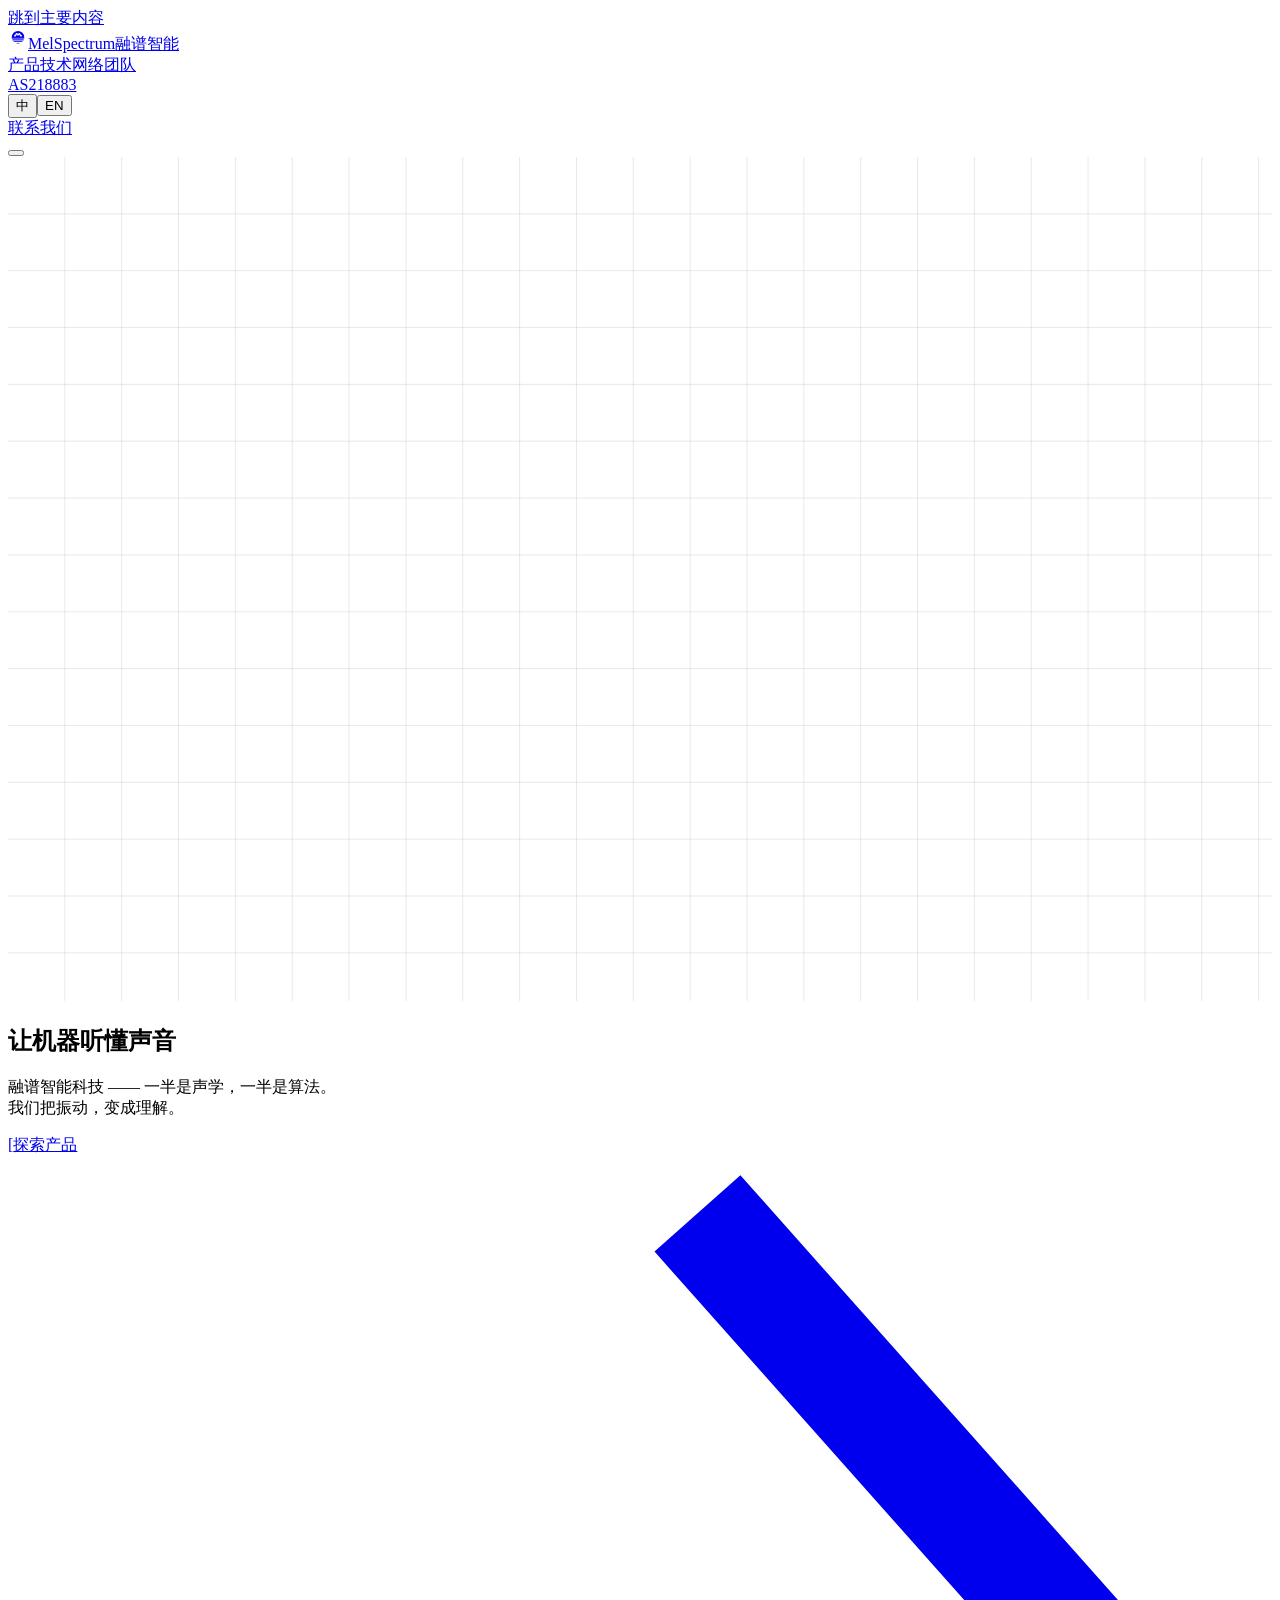
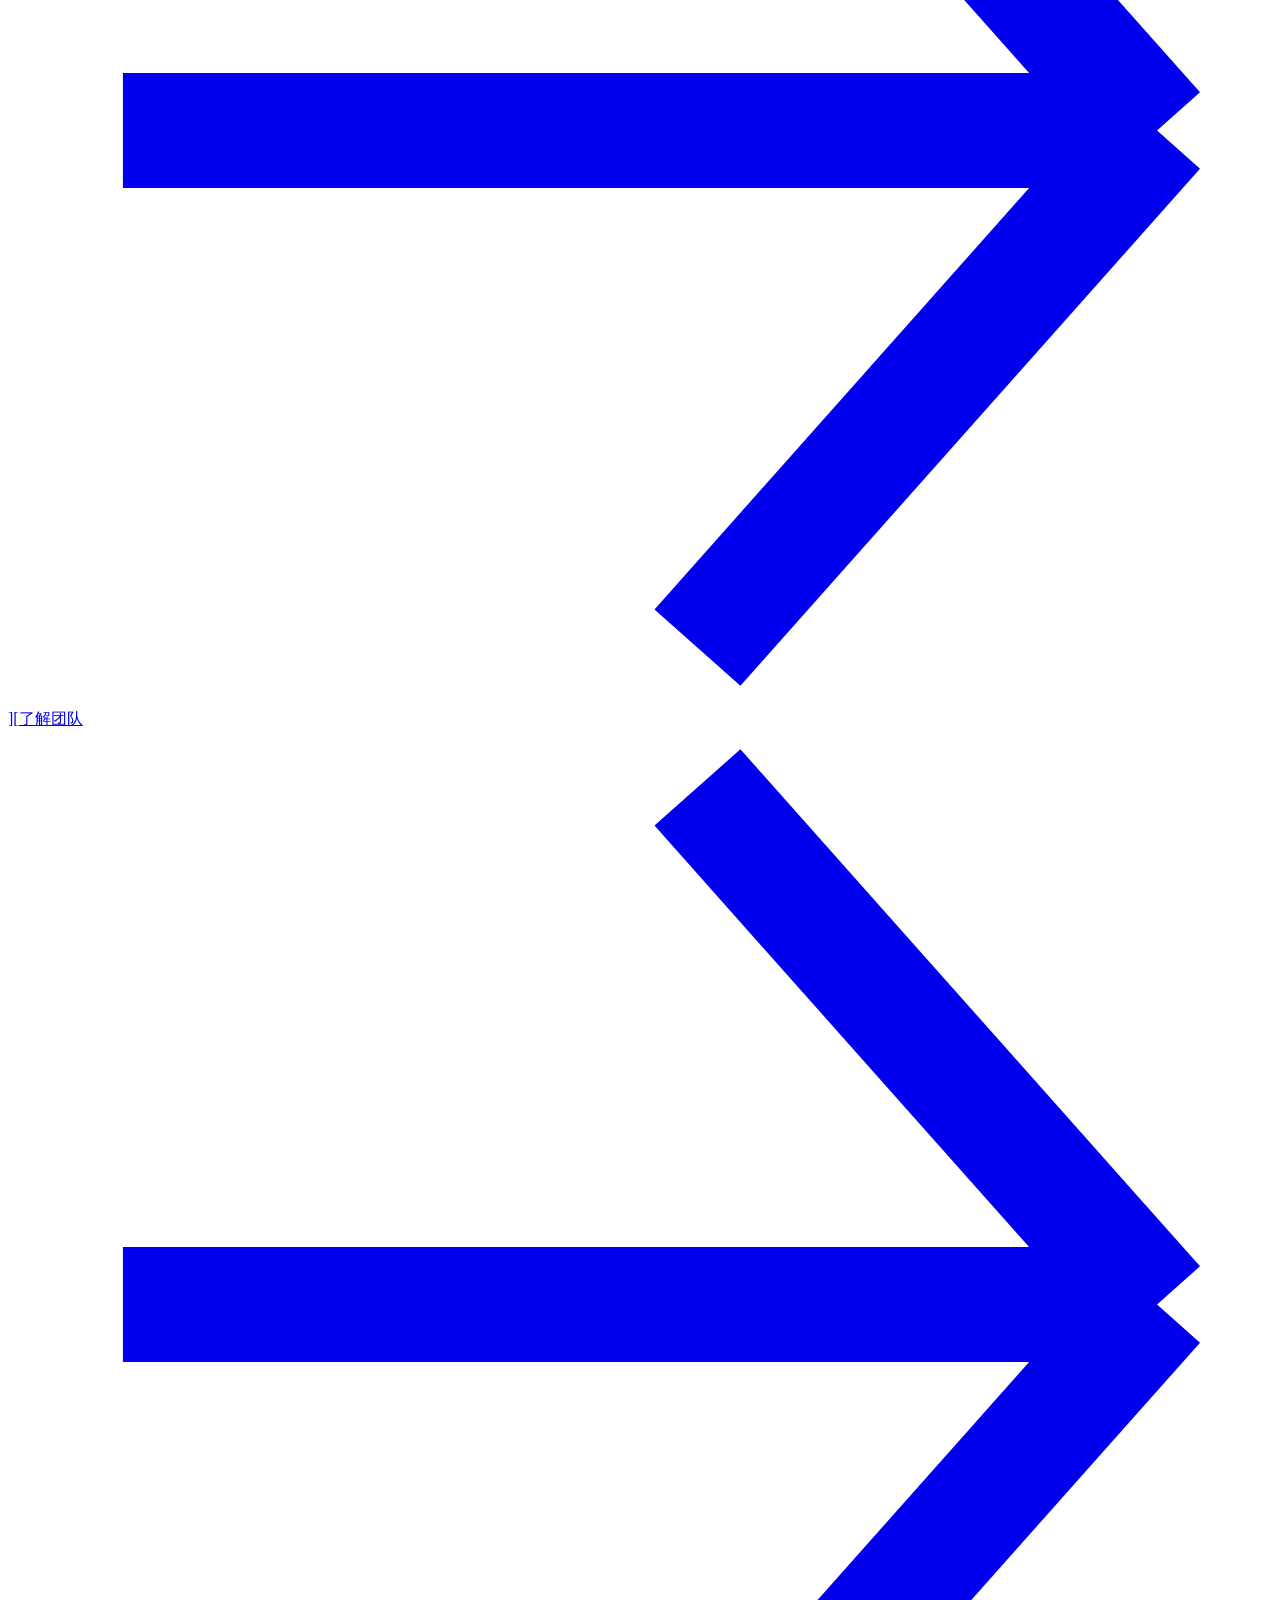
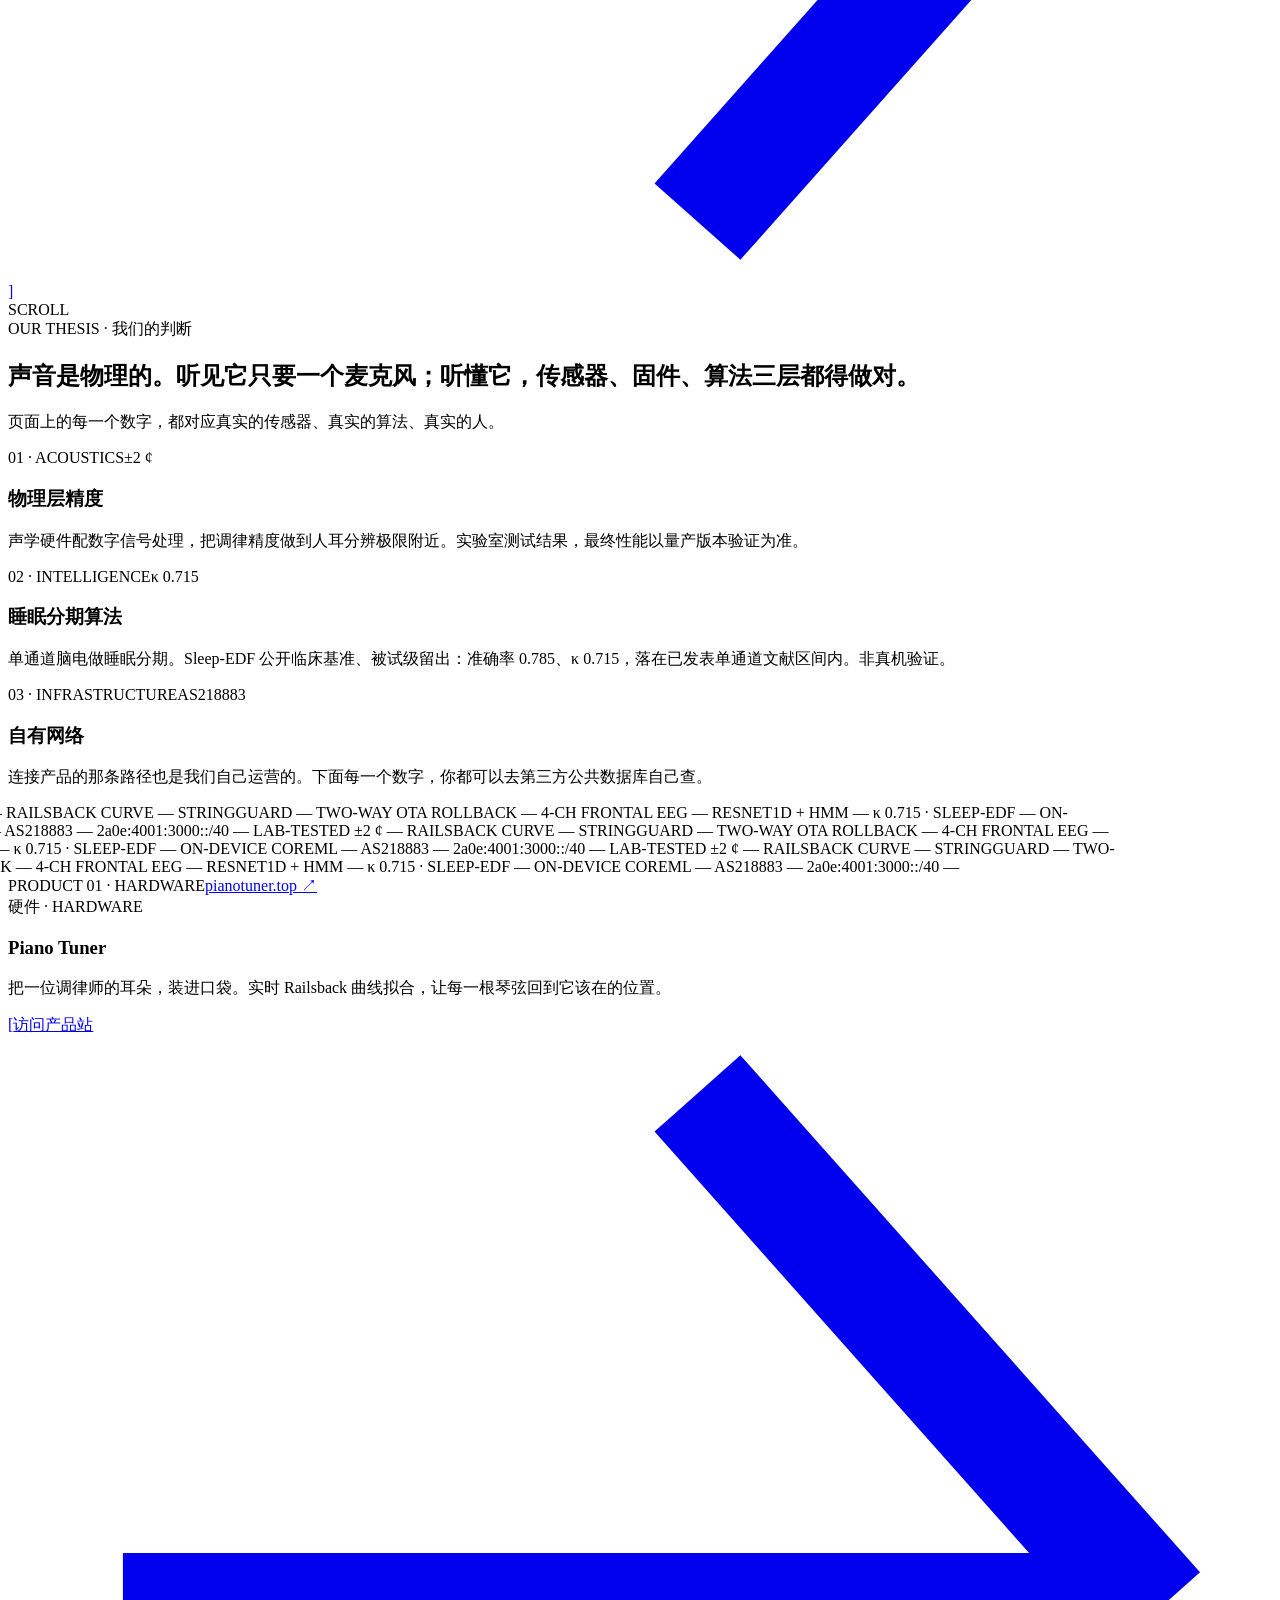
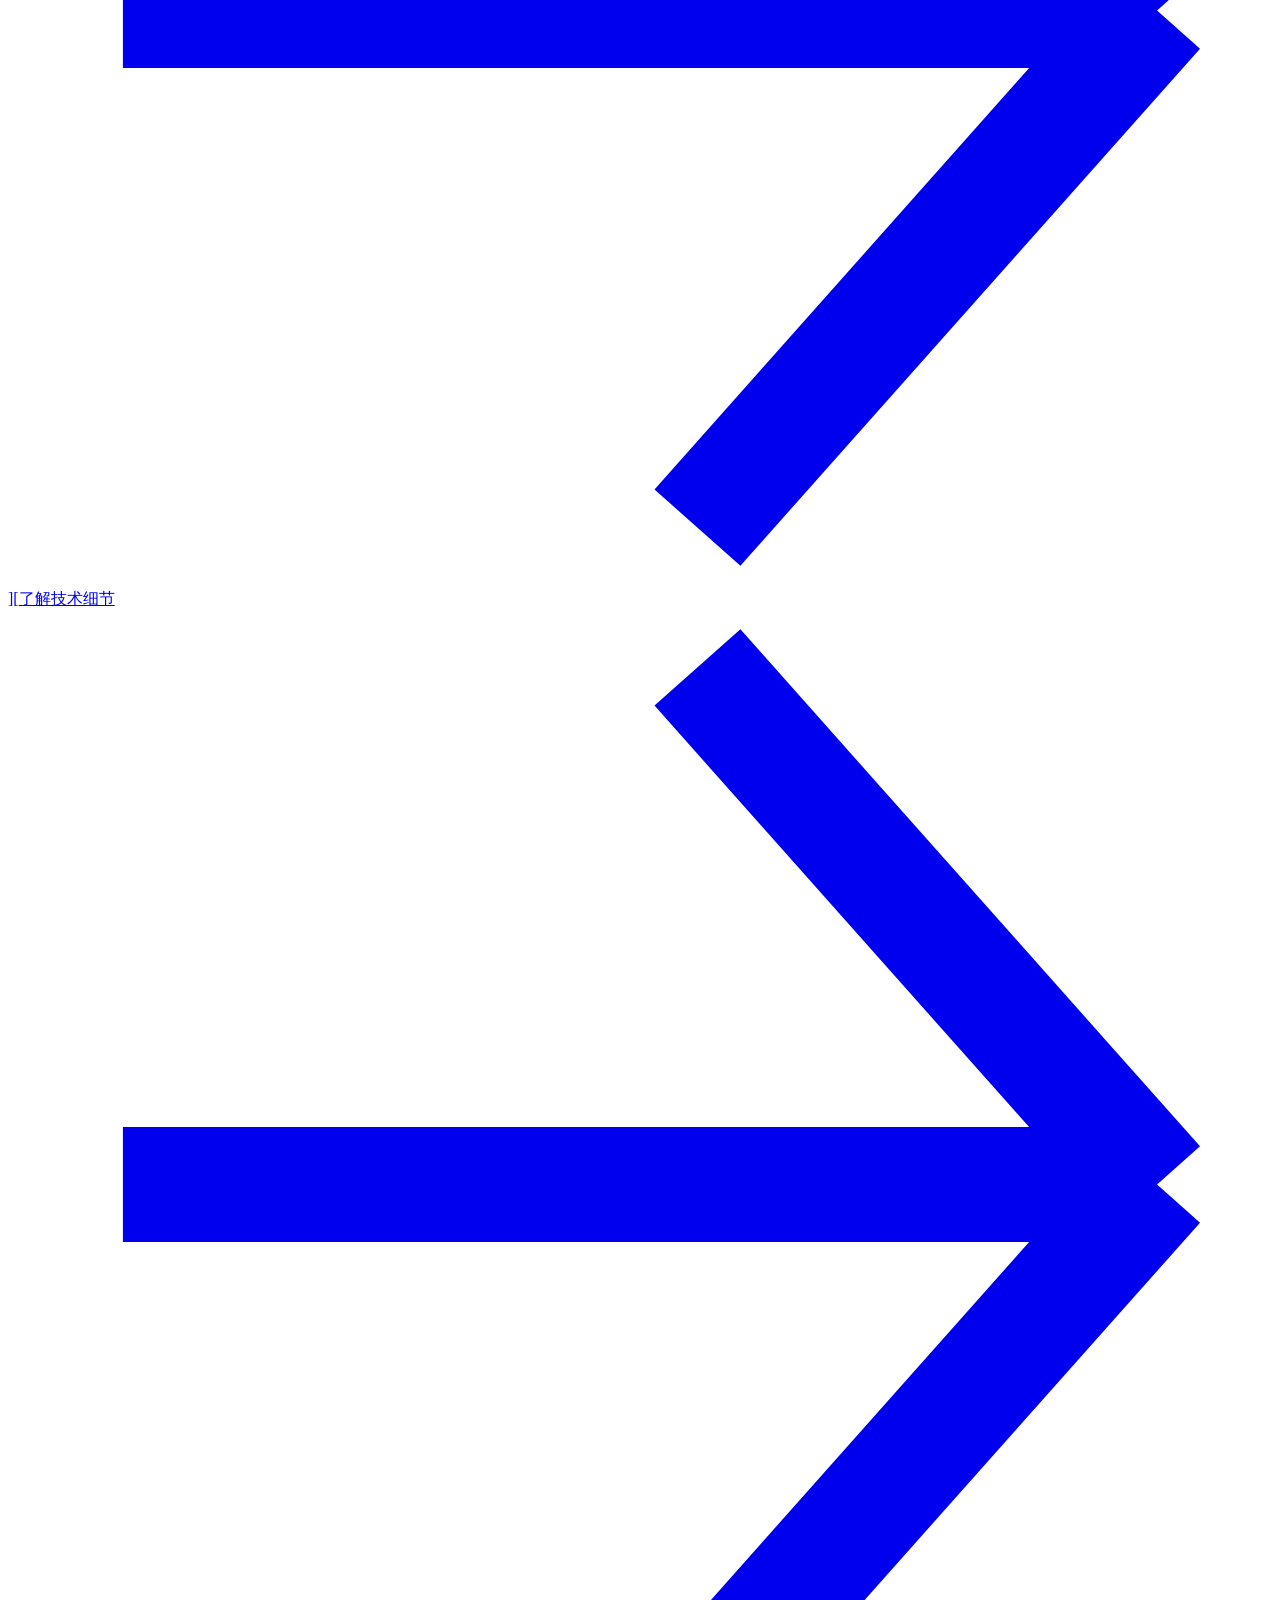
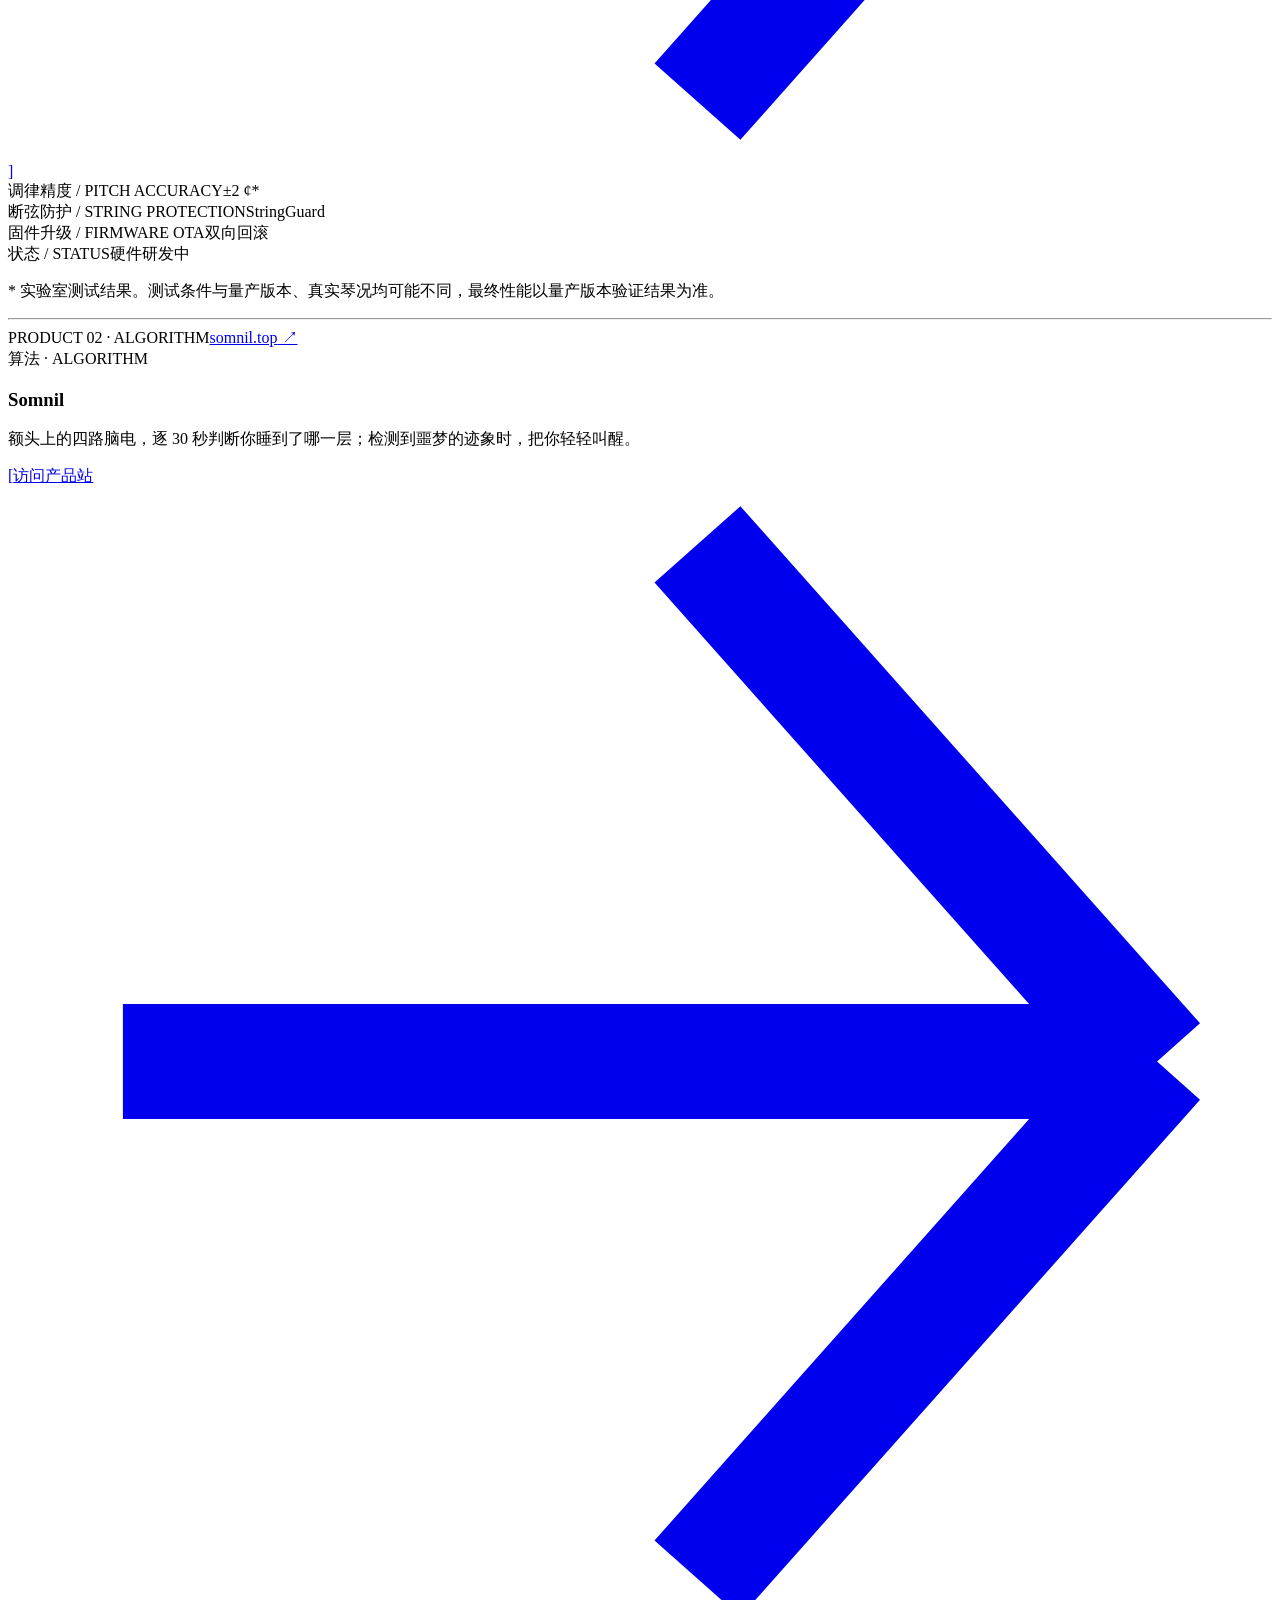
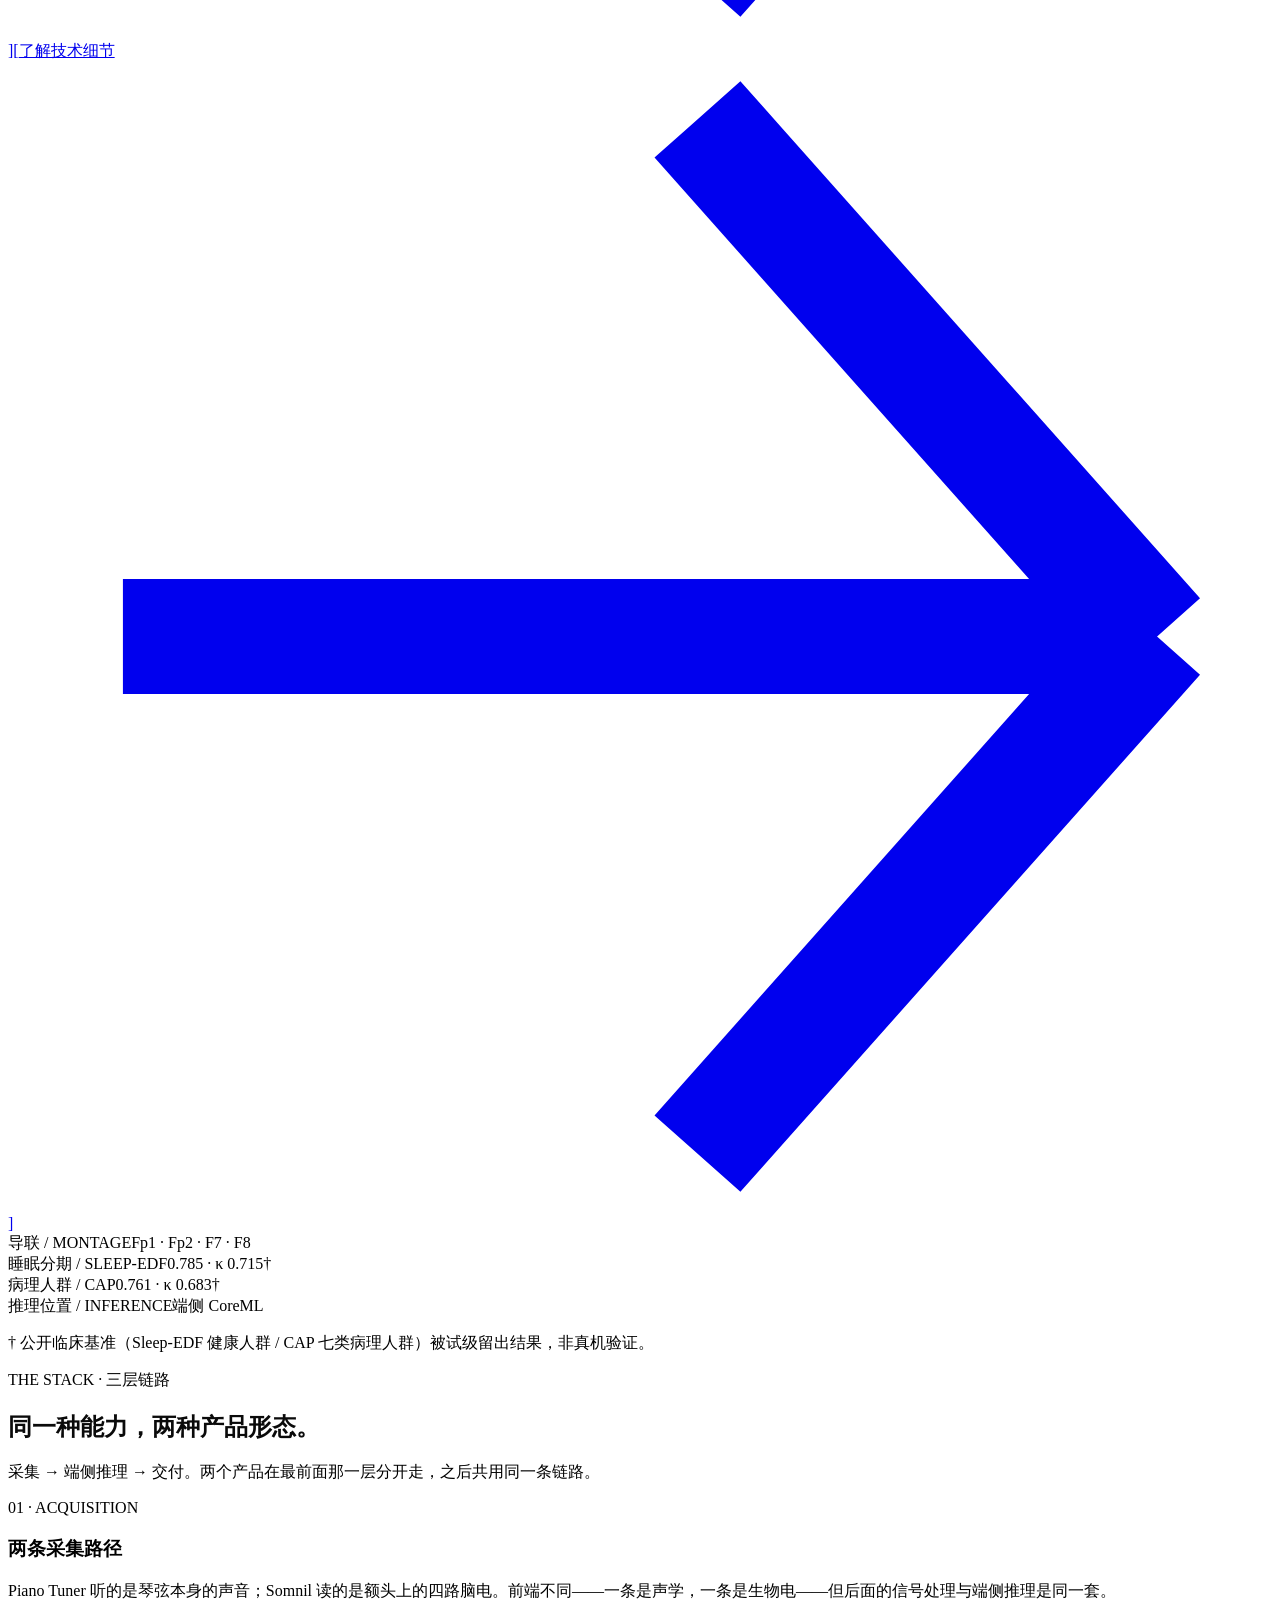
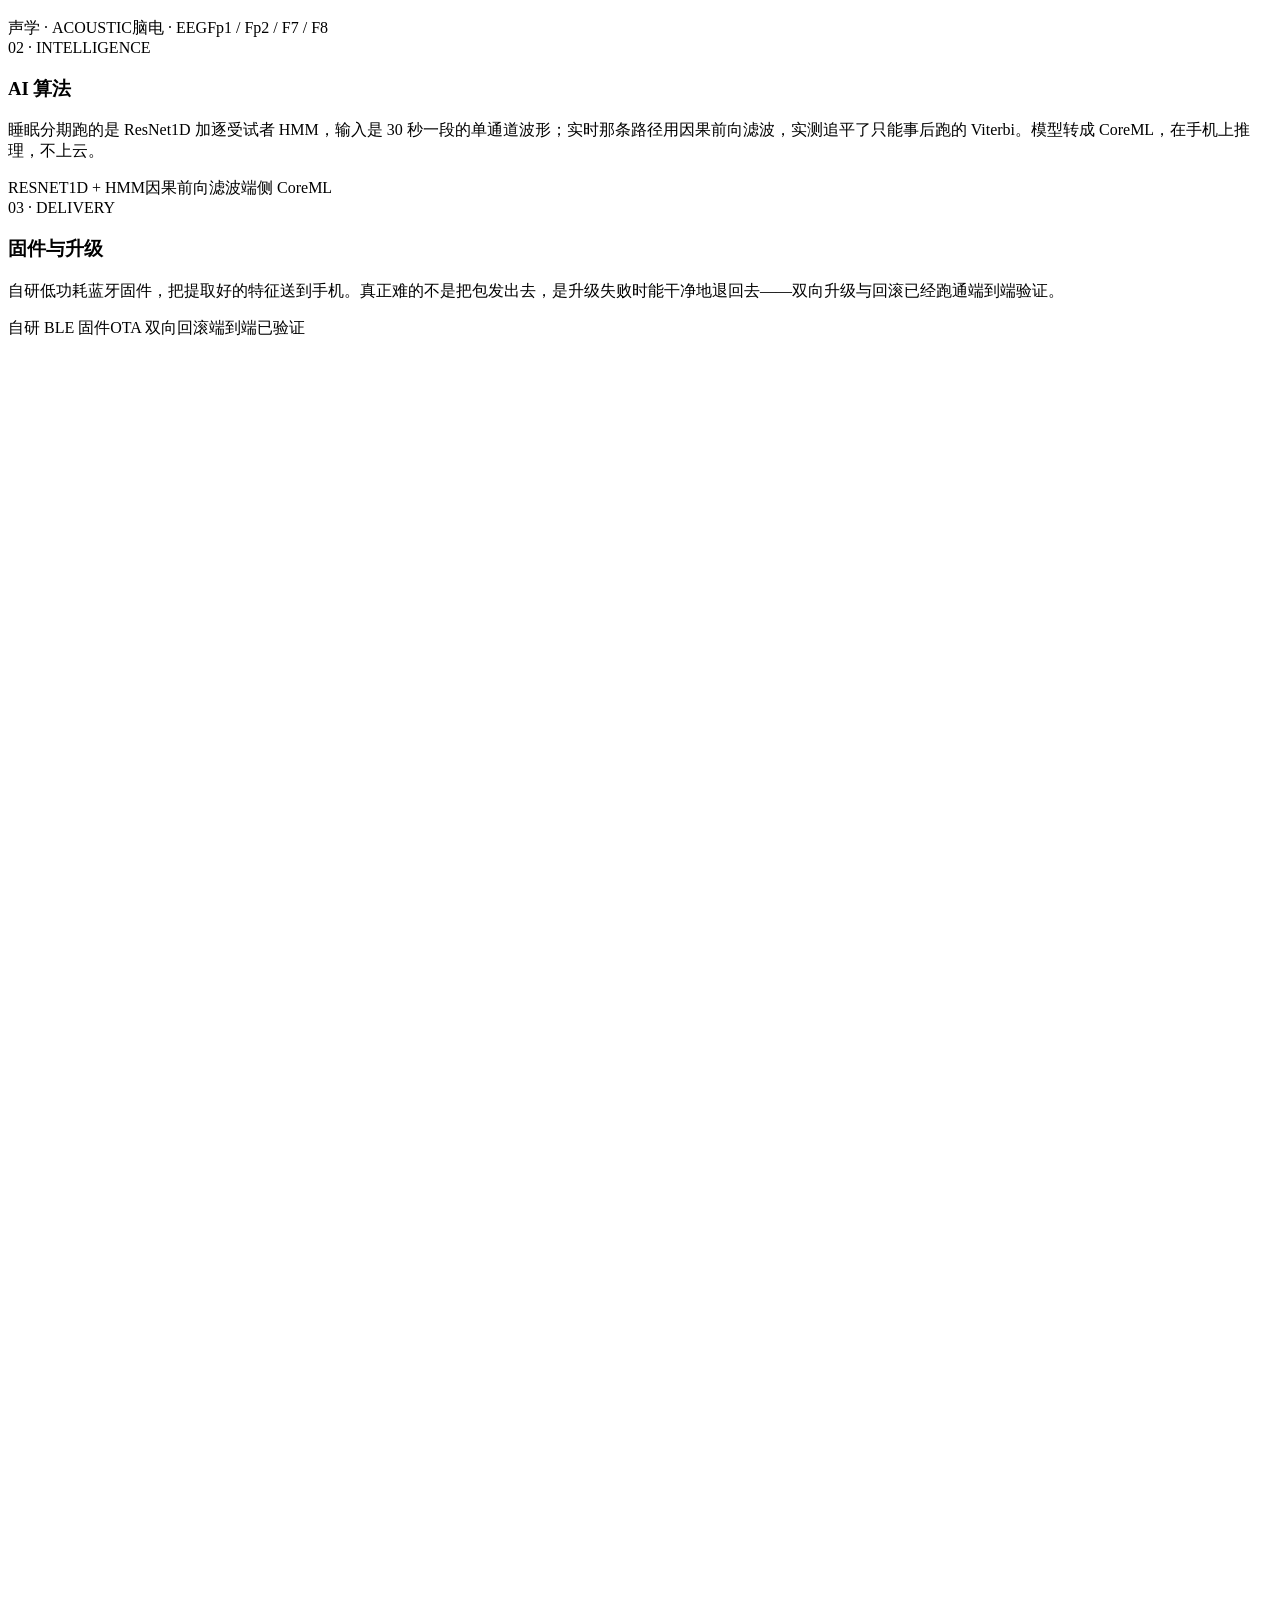
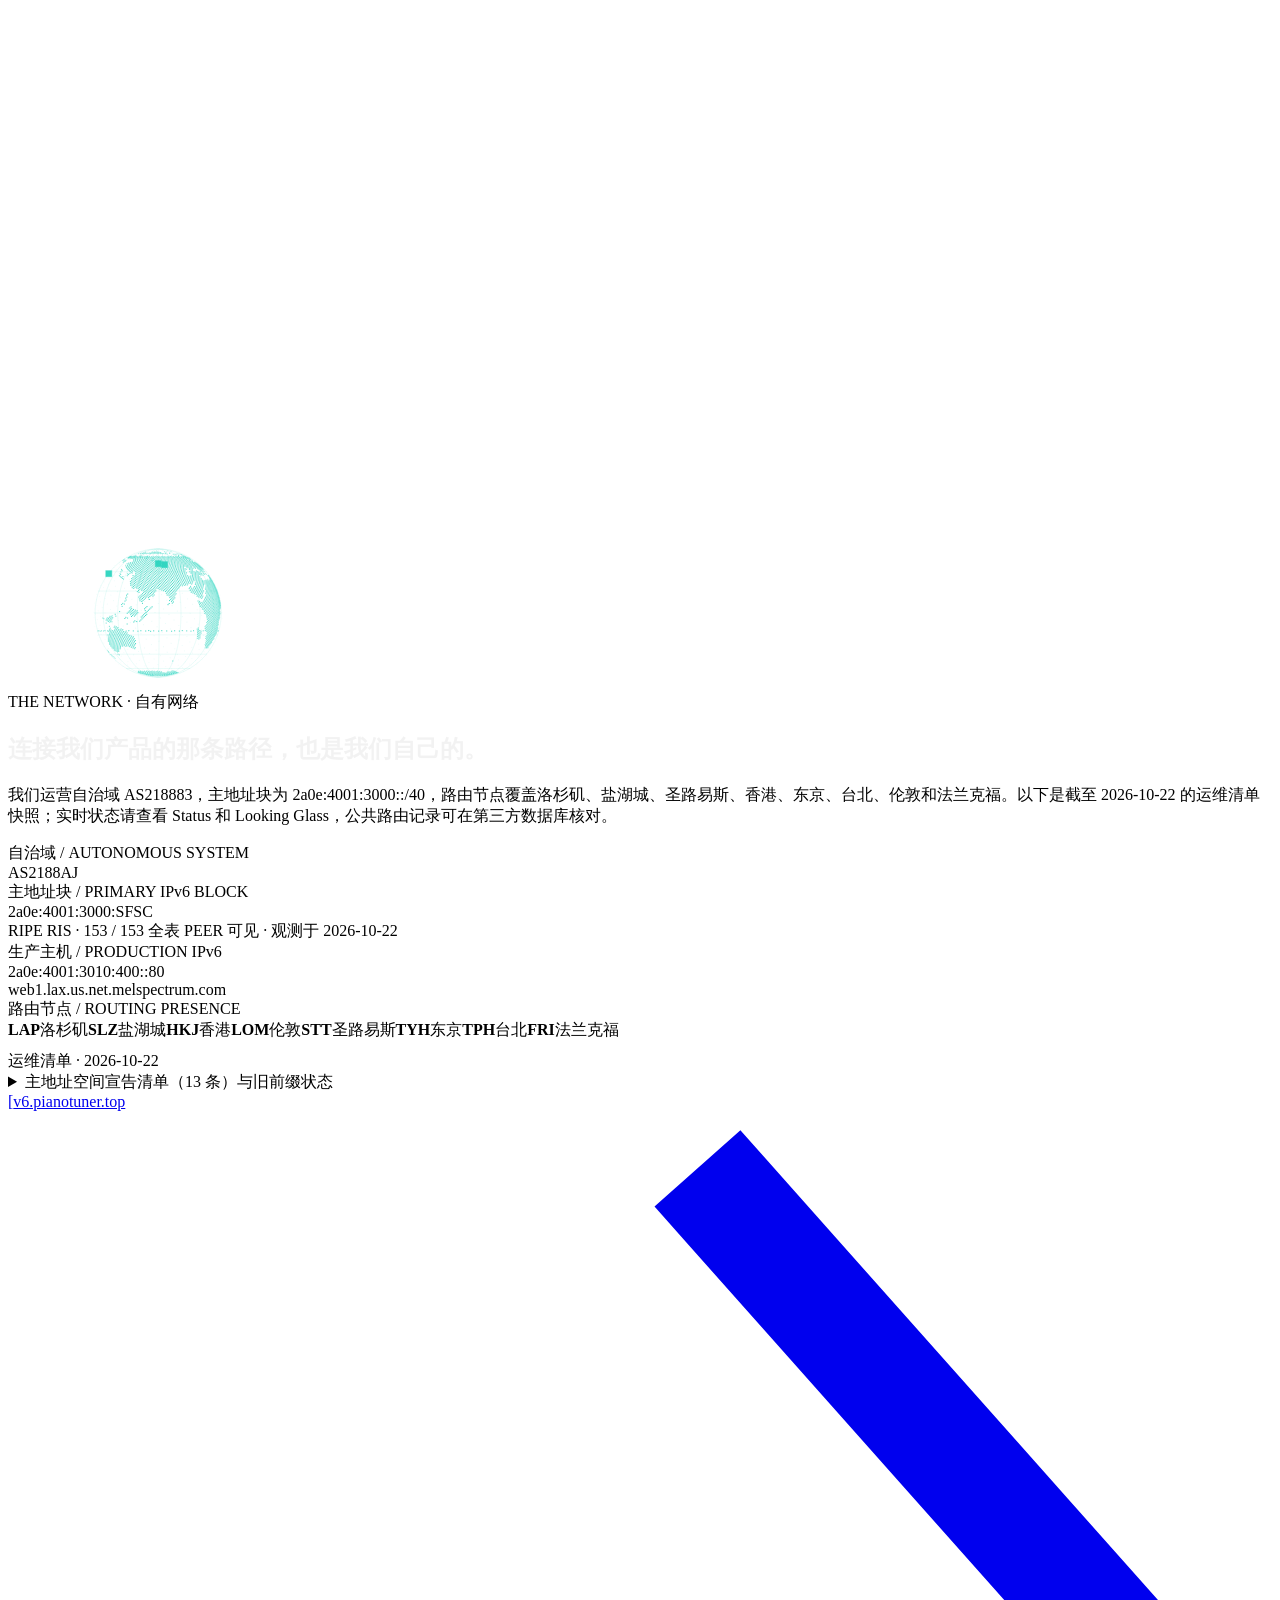
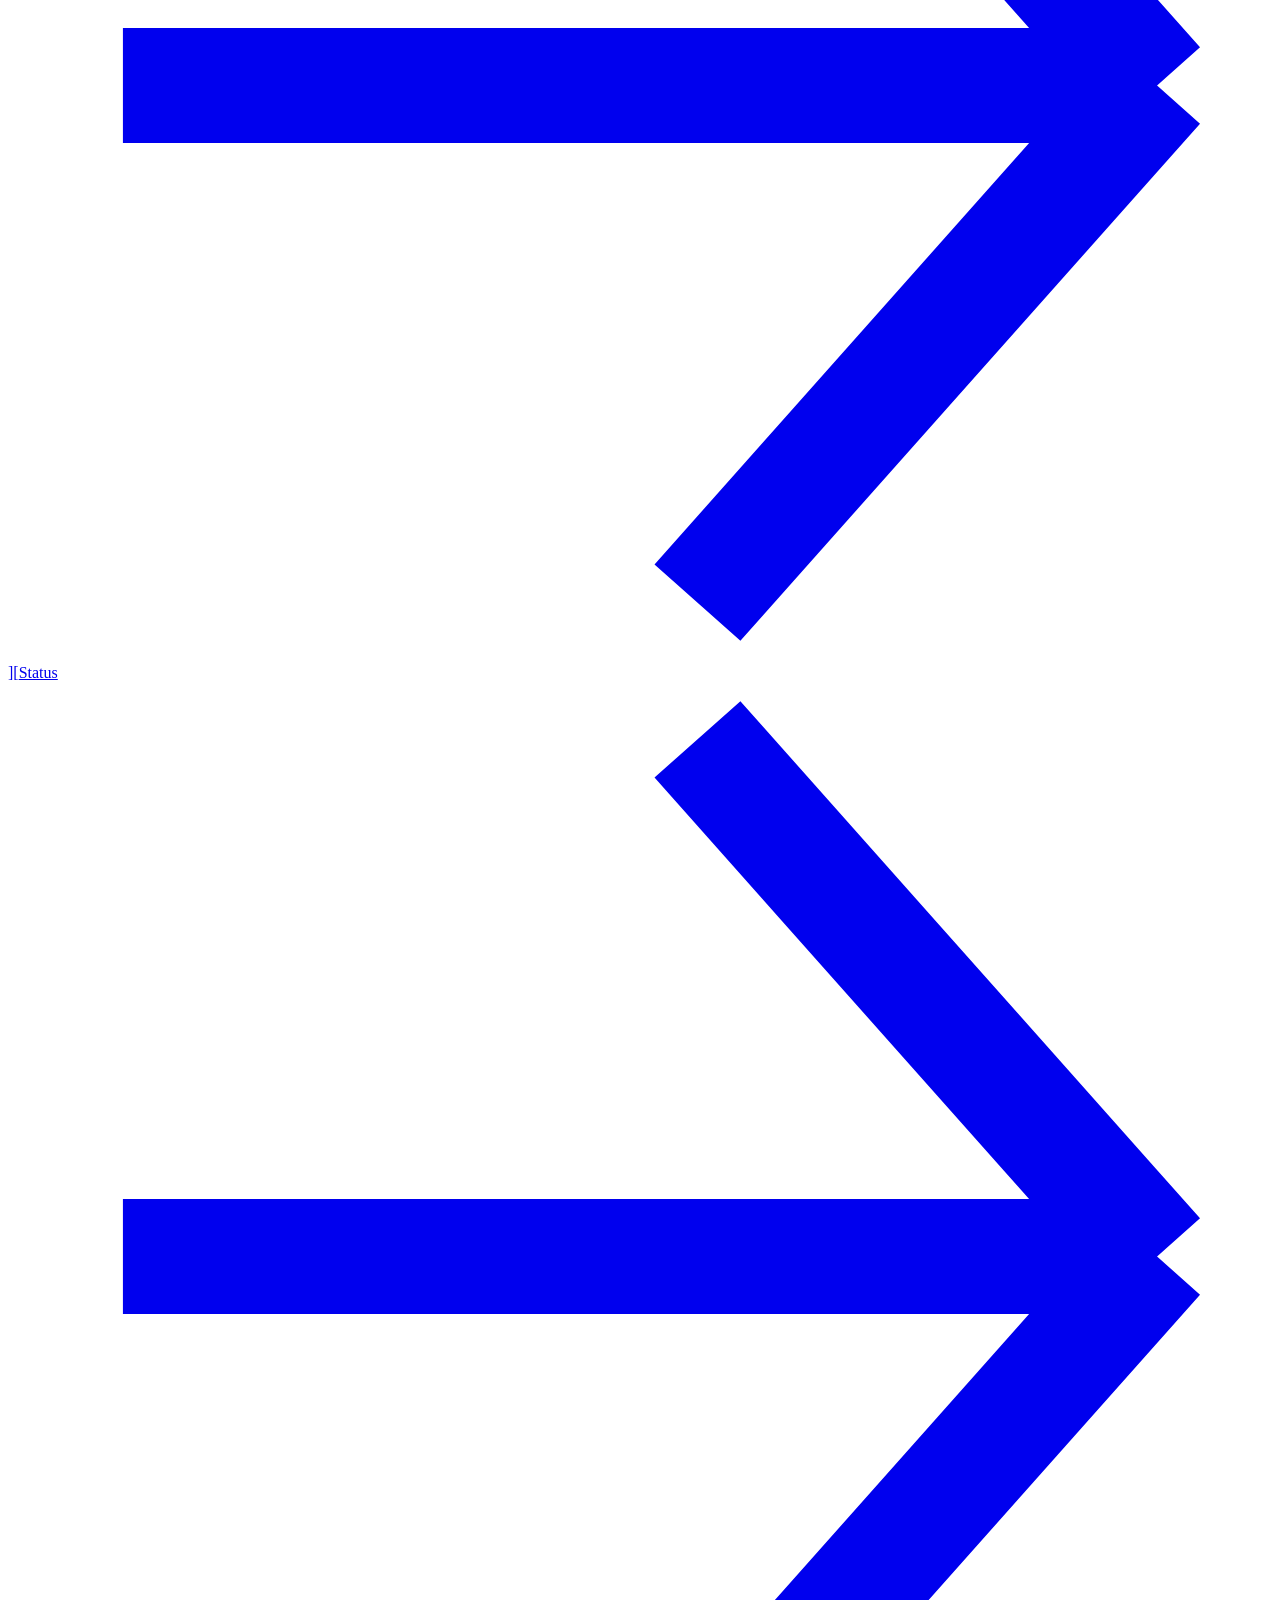
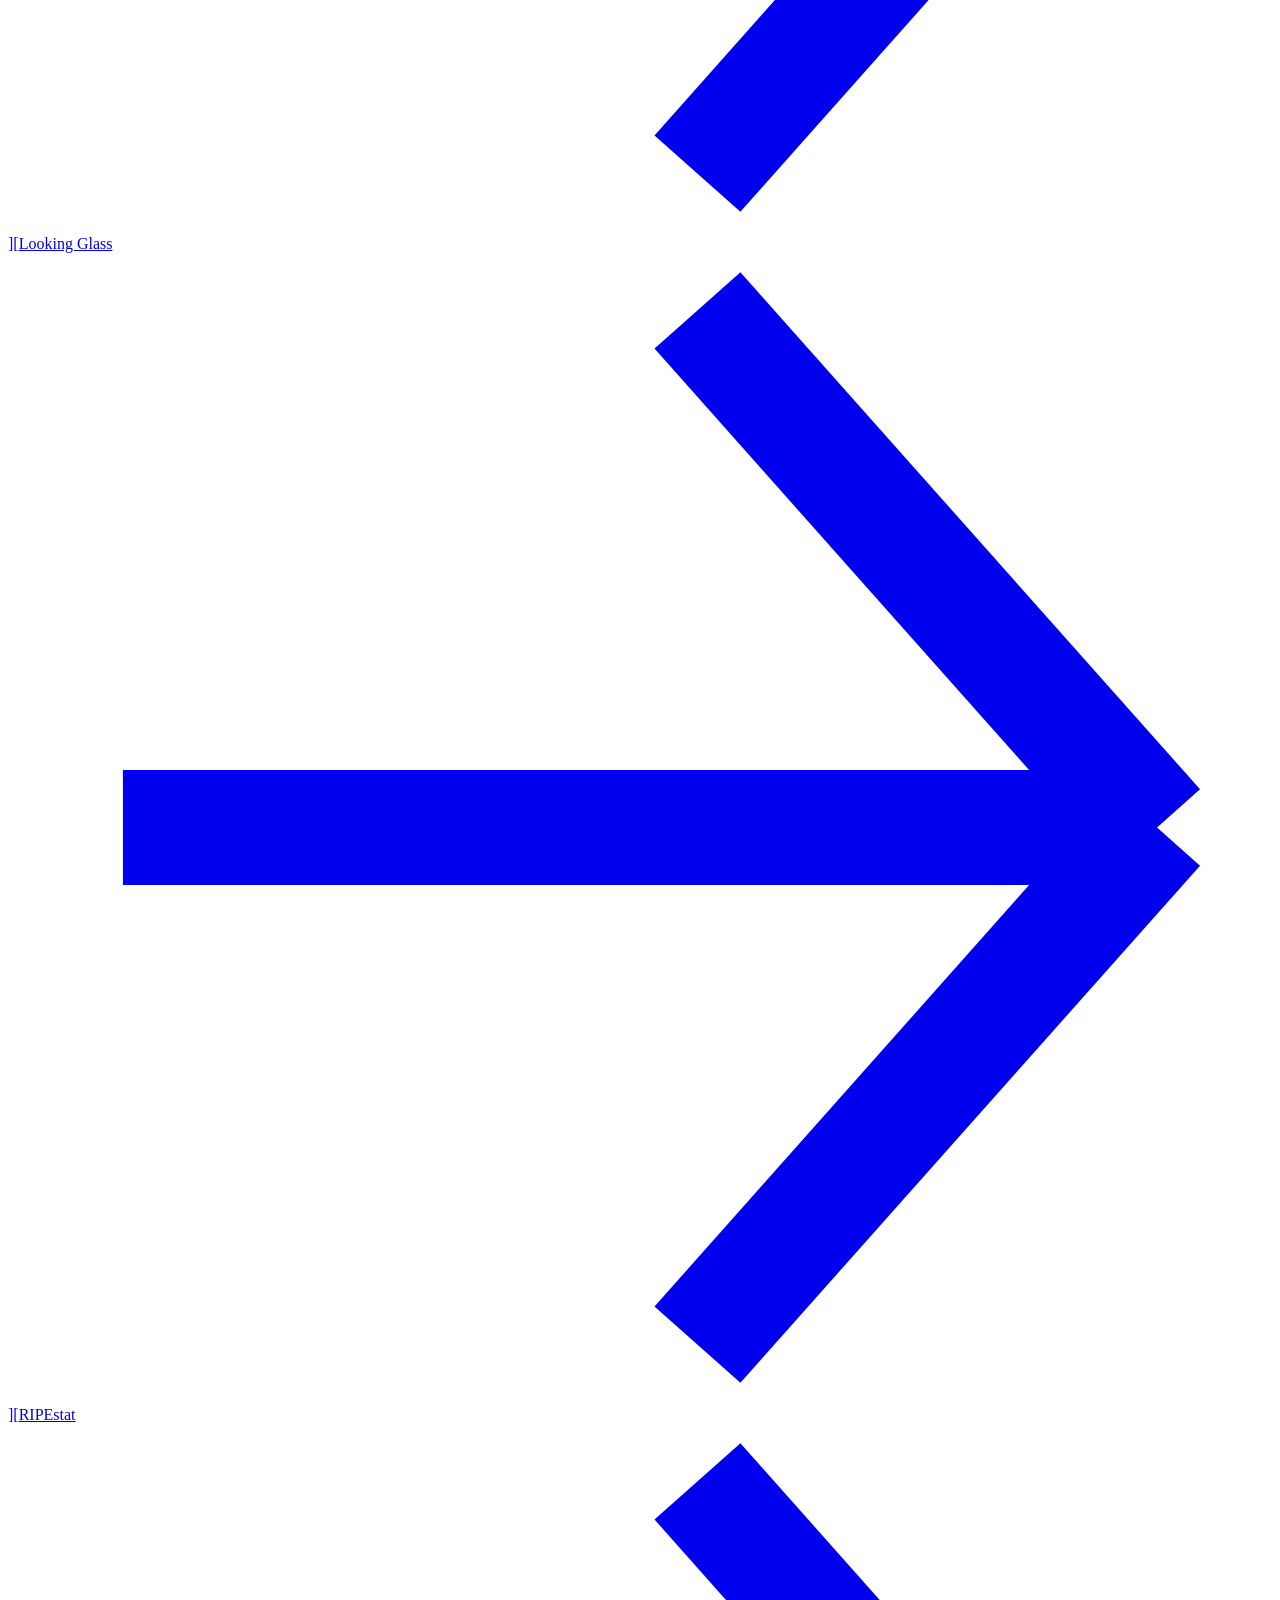
==== index.html @ 85d36aca "network: routing presence adds TYO, TPE, FRA; inventory and RIS figure as of 2026-10-22 Presence fol" ====
<!doctype html>
<html lang="zh-CN">
<head>
<meta charset="utf-8" />
<meta name="viewport" content="width=device-width, initial-scale=1, viewport-fit=cover" />
<title>MelSpectrum · 融谱智能科技 — 让机器听懂声音</title>
<meta name="description" content="融谱智能科技 MelSpectrum：做声学硬件，也做跑在硬件上的算法。Piano Tuner 实验室测试调律精度 ±2 音分；Somnil 用额部四通道脑电做睡眠分期，公开临床基准 Sleep-EDF 准确率 0.785、κ 0.715。让机器听懂声音。" />

<link rel="canonical" href="https://melspectrum.com/" />
<link rel="alternate" hreflang="zh-CN" href="https://melspectrum.com/" />
<link rel="alternate" hreflang="en" href="https://melspectrum.com/?lang=en" />
<link rel="alternate" hreflang="x-default" href="https://melspectrum.com/" />
<meta name="robots" content="index, follow, max-image-preview:large" />
<meta name="theme-color" content="#141414" />

<link rel="icon" type="image/svg+xml" href="/images/favicon-brand-202609.svg" />
<link rel="icon" type="image/png" sizes="32x32" href="/images/favicon-32-202609.png" />
<link rel="icon" type="image/png" sizes="16x16" href="/images/favicon-16-202609.png" />
<link rel="apple-touch-icon" sizes="180x180" href="/images/apple-touch-icon-202609.png" />

<meta property="og:type" content="website" />
<meta property="og:site_name" content="MelSpectrum 融谱智能科技" />
<meta property="og:title" content="MelSpectrum · 融谱智能科技 — 让机器听懂声音" />
<meta property="og:description" content="融谱智能科技 MelSpectrum：做声学硬件，也做跑在硬件上的算法。Piano Tuner 实验室测试调律精度 ±2 音分；Somnil 用额部四通道脑电做睡眠分期，公开临床基准 Sleep-EDF 准确率 0.785、κ 0.715。让机器听懂声音。" />
<meta property="og:url" content="https://melspectrum.com/" />
<meta property="og:image" content="https://melspectrum.com/images/og-brand-202609.png" />
<meta property="og:image:width" content="1200" />
<meta property="og:image:height" content="630" />
<meta property="og:image:type" content="image/png" />
<meta property="og:image:alt" content="MelSpectrum 融谱智能科技 — 让机器听懂声音" />
<meta property="og:locale" content="zh_CN" />
<meta property="og:locale:alternate" content="en_US" />

<meta name="twitter:card" content="summary_large_image" />
<meta name="twitter:title" content="MelSpectrum · 融谱智能科技 — 让机器听懂声音" />
<meta name="twitter:description" content="做声学硬件，也做跑在硬件上的算法。Piano Tuner 实验室测试调律精度 ±2 音分；Somnil 用额部四通道脑电做睡眠分期，公开临床基准 Sleep-EDF 准确率 0.785、κ 0.715。" />
<meta name="twitter:image" content="https://melspectrum.com/images/og-brand-202609.png" />

<script type="application/ld+json">
{
  "@context": "https://schema.org",
  "@graph": [
    {
      "@type": "Organization",
      "@id": "https://melspectrum.com/#organization",
      "name": "融谱智能科技",
      "alternateName": ["MelSpectrum", "MelSpectrum Technology"],
      "url": "https://melspectrum.com/",
      "logo": "https://melspectrum.com/images/logo-202609.png",
      "image": "https://melspectrum.com/images/og-brand-202609.png",
      "email": "contact@melspectrum.com",
      "description": "融谱智能科技（MelSpectrum）：一半是声学，一半是算法。我们把振动，变成理解。",
      "slogan": "让机器听懂声音",
      "founder": {
        "@type": "Person",
        "name": "覃刘浩然",
        "alternateName": "Soren Qin",
        "jobTitle": "Founder & CEO"
      },
      "contactPoint": {
        "@type": "ContactPoint",
        "email": "contact@melspectrum.com",
        "contactType": "business"
      },
      "sameAs": [
        "https://www.xiaohongshu.com/user/profile/678734a8000000000803f7de",
        "https://v.douyin.com/iST2arGQbBU/"
      ]
    },
    {
      "@type": "Product",
      "@id": "https://melspectrum.com/#piano-tuner",
      "name": "Piano Tuner",
      "description": "声学硬件与端侧算法结合的自动钢琴调律工具：实时 Railsback 曲线拟合，实验室测试调律精度 ±2 音分；以断弦防护为第一优先级设计，固件支持双向 OTA 回滚。",
      "url": "https://pianotuner.top",
      "brand": { "@id": "https://melspectrum.com/#organization" },
      "manufacturer": { "@id": "https://melspectrum.com/#organization" }
    },
    {
      "@type": "Product",
      "@id": "https://melspectrum.com/#somnil",
      "name": "Somnil",
      "description": "基于额部四通道脑电（Fp1 / Fp2 / F7 / F8）的实时睡眠分期与梦魇检测，模型在端侧以 CoreML 推理，在监测到睡眠相关事件时轻柔唤醒。",
      "url": "https://somnil.top",
      "brand": { "@id": "https://melspectrum.com/#organization" },
      "manufacturer": { "@id": "https://melspectrum.com/#organization" }
    },
    {
      "@type": "WebSite",
      "@id": "https://melspectrum.com/#website",
      "url": "https://melspectrum.com/",
      "name": "MelSpectrum · 融谱智能科技",
      "description": "做声学硬件，也做跑在硬件上的算法。Piano Tuner 实验室测试调律精度 ±2 音分；Somnil 用额部四通道脑电做睡眠分期，公开临床基准 Sleep-EDF 准确率 0.785、κ 0.715。",
      "inLanguage": ["zh-CN", "en"],
      "publisher": { "@id": "https://melspectrum.com/#organization" }
    }
  ]
}
</script>

<!--
  Stage-1 bilingual SEO: ?lang=en is a client-side language switch, not a static
  bilingual URL architecture. This IIFE only improves JS-rendered metadata for
  crawlers that execute JS. canonical/hreflang/og:url are kept mutually consistent:
  in EN the canonical points at the EN URL so it is not declared a duplicate of ZH.
-->
<script>
(function () {
  try {
    var p = new URLSearchParams(location.search);
    var lang = p.get('lang');
    if (lang !== 'en') return;
    var EN_URL = 'https://melspectrum.com/?lang=en';
    var title = 'MelSpectrum — Teach Machines to Listen | Acoustic AI';
    var desc = 'MelSpectrum builds acoustic hardware and the algorithms that run on it. Piano Tuner: lab-tested ±2-cent tuning accuracy. Somnil: four-channel frontal EEG sleep staging, 0.785 accuracy and κ 0.715 on the Sleep-EDF public clinical benchmark.';
    document.documentElement.lang = 'en';
    document.title = title;
    var set = function (sel, attr, val) {
      var el = document.querySelector(sel);
      if (el) el.setAttribute(attr, val);
    };
    set('meta[name="description"]', 'content', desc);
    set('link[rel="canonical"]', 'href', EN_URL);
    set('meta[property="og:title"]', 'content', title);
    set('meta[property="og:description"]', 'content', desc);
    set('meta[property="og:url"]', 'content', EN_URL);
    set('meta[property="og:locale"]', 'content', 'en_US');
    set('meta[property="og:locale:alternate"]', 'content', 'zh_CN');
    set('meta[name="twitter:title"]', 'content', title);
    set('meta[name="twitter:description"]', 'content', desc);
  } catch (e) {}
})();
</script>
  <script type="module" crossorigin src="/assets/index-DN--T-gE.js"></script>
  <link rel="stylesheet" crossorigin href="/assets/index-rtoWK2bI.css">
</head>
<body>
<div id="root"></div>
<noscript>
  <div style="max-width:60rem;margin:0 auto;padding:3rem 1.5rem;font-family:system-ui,-apple-system,'PingFang SC',sans-serif;line-height:1.6;color:#141414">
    <h1 style="font-weight:300">MelSpectrum · 融谱智能科技 — 让机器听懂声音</h1>
    <p>一半是声学，一半是算法。我们把振动，变成理解。We turn vibrations into understanding.</p>
    <h2 style="font-weight:300">Piano Tuner</h2>
    <p>把一位调律师的耳朵，装进口袋。实时 Railsback 曲线拟合，实验室测试调律精度 ±2 音分（最终性能以量产版本验证为准）。以断弦防护为第一优先级设计，固件支持双向 OTA 回滚。硬件研发中，iOS App 已在 TestFlight。产品站：<a href="https://pianotuner.top">pianotuner.top</a></p>
    <h2 style="font-weight:300">Somnil</h2>
    <p>在监测到睡眠相关事件时，把你轻轻唤醒。用额头四通道脑电（Fp1 / Fp2 / F7 / F8）做实时睡眠分期与梦魇检测，模型在端侧以 CoreML 推理。公开临床基准被试级留出：Sleep-EDF 准确率 0.785 / κ 0.715，CAP 七类病理人群 0.761 / κ 0.683；非真机验证。产品站：<a href="https://somnil.top">somnil.top</a></p>
    <h2 style="font-weight:300">Network · AS218883</h2>
    <p>我们运营自治域 AS218883，主地址块为 2a0e:4001:3000::/40，2026-10-22 在 RIPE RIS 153 / 153 个全表 peer 可见。截至 2026-10-22 的运维清单记录八个路由节点：LAX 洛杉矶、SLC 盐湖城、HKG 香港、LON 伦敦、STL 圣路易斯、TYO 东京、TPE 台北、FRA 法兰克福；生产主机 web1.lax.us.net.melspectrum.com（2a0e:4001:3010:400::80）。旧前缀 2a13:c8c3:e803::/48 已于 2026-09-28 撤回，AMS 已退役；2602:f92a:a463::/48 退役中。可在 <a href="https://bgp.he.net/AS218883">bgp.he.net</a>、<a href="https://www.peeringdb.com/asn/218883">PeeringDB</a>、<a href="https://stat.ripe.net/AS218883">RIPEstat</a> 独立核验。</p>
    <h2 style="font-weight:300">Contact</h2>
    <p><a href="mailto:contact@melspectrum.com">contact@melspectrum.com</a></p>
    <p>© 2026 融谱智能科技（深圳）有限公司</p>
    <hr />
    <p><strong>English</strong> — MelSpectrum teaches machines to listen — half acoustics, half algorithms. Piano Tuner reaches a lab-tested ±2-cent tuning accuracy through real-time Railsback curve fitting, and is designed with string protection as its first priority; final performance is whatever the production version verifies. Somnil performs real-time sleep staging and nightmare detection from four channels of frontal EEG (Fp1 / Fp2 / F7 / F8), inferred on-device with CoreML — 0.785 accuracy and κ 0.715 on Sleep-EDF, 0.761 and κ 0.683 on CAP, both subject-wise held out on public clinical benchmarks and not validated on our own hardware. We operate AS218883 with primary address block 2a0e:4001:3000::/40, seen by 153 of 153 RIPE RIS full-table peers on 2026-10-22. The operator inventory as of 2026-10-22 records eight routing locations: Los Angeles (LAX), Salt Lake City (SLC), Hong Kong (HKG), London (LON), St. Louis (STL), Tokyo (TYO), Taipei (TPE) and Frankfurt (FRA). The production host is web1.lax.us.net.melspectrum.com (2a0e:4001:3010:400::80). Legacy 2a13:c8c3:e803::/48 was withdrawn on 2026-09-28 and AMS is retired; 2602:f92a:a463::/48 is retiring.</p>
  </div>
</noscript>
</body>
</html>
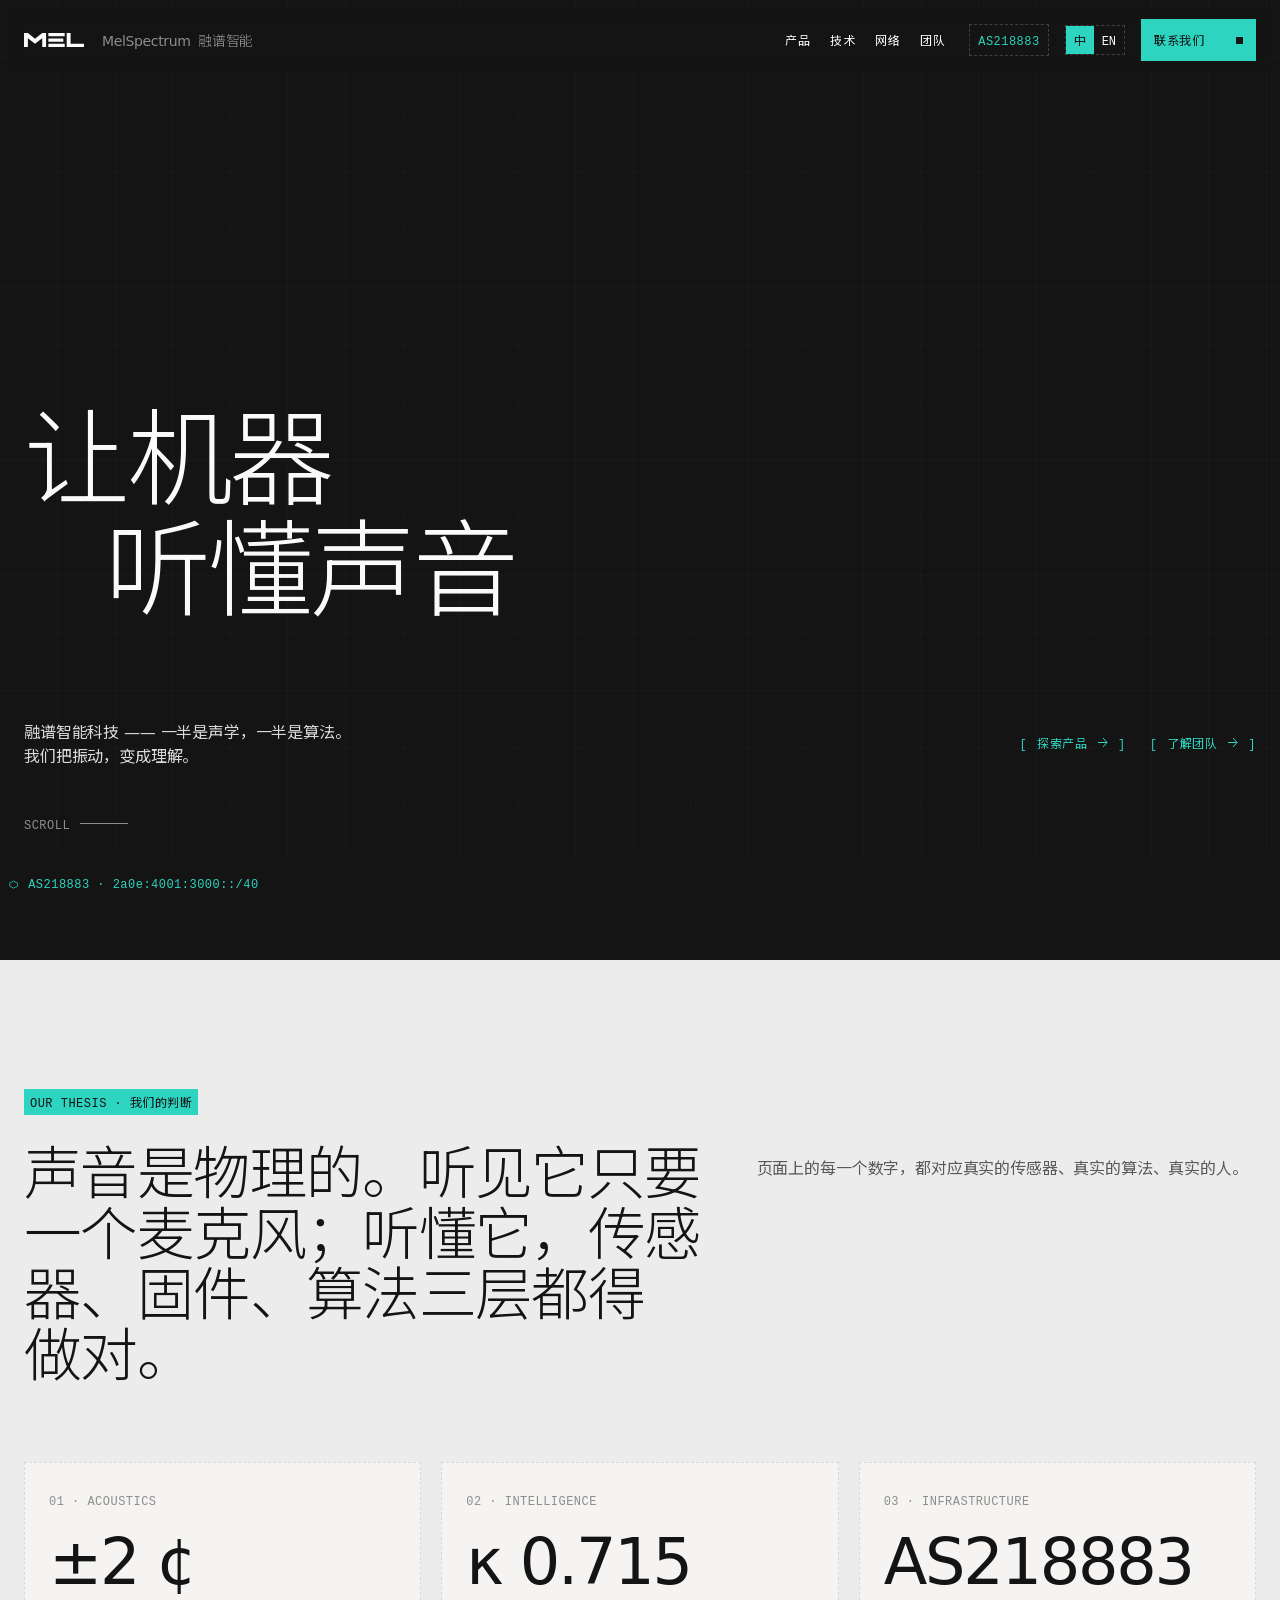
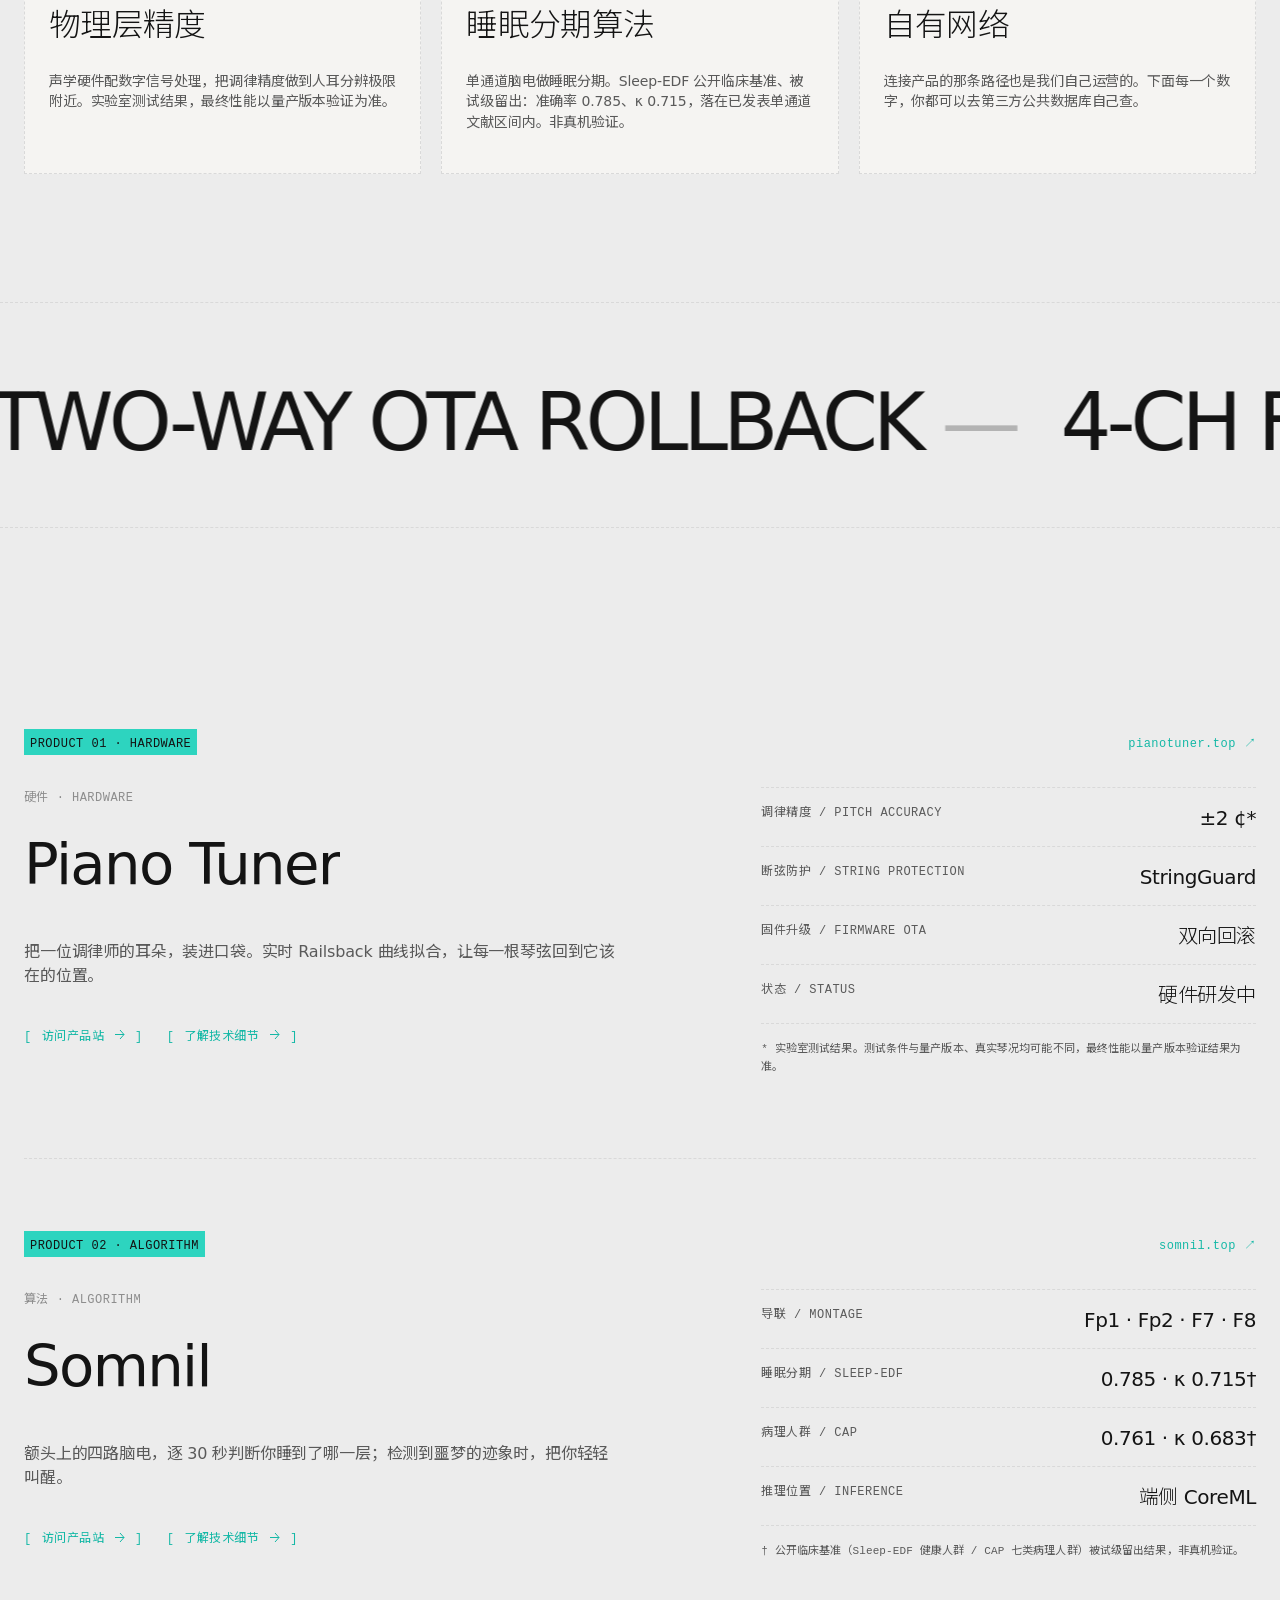
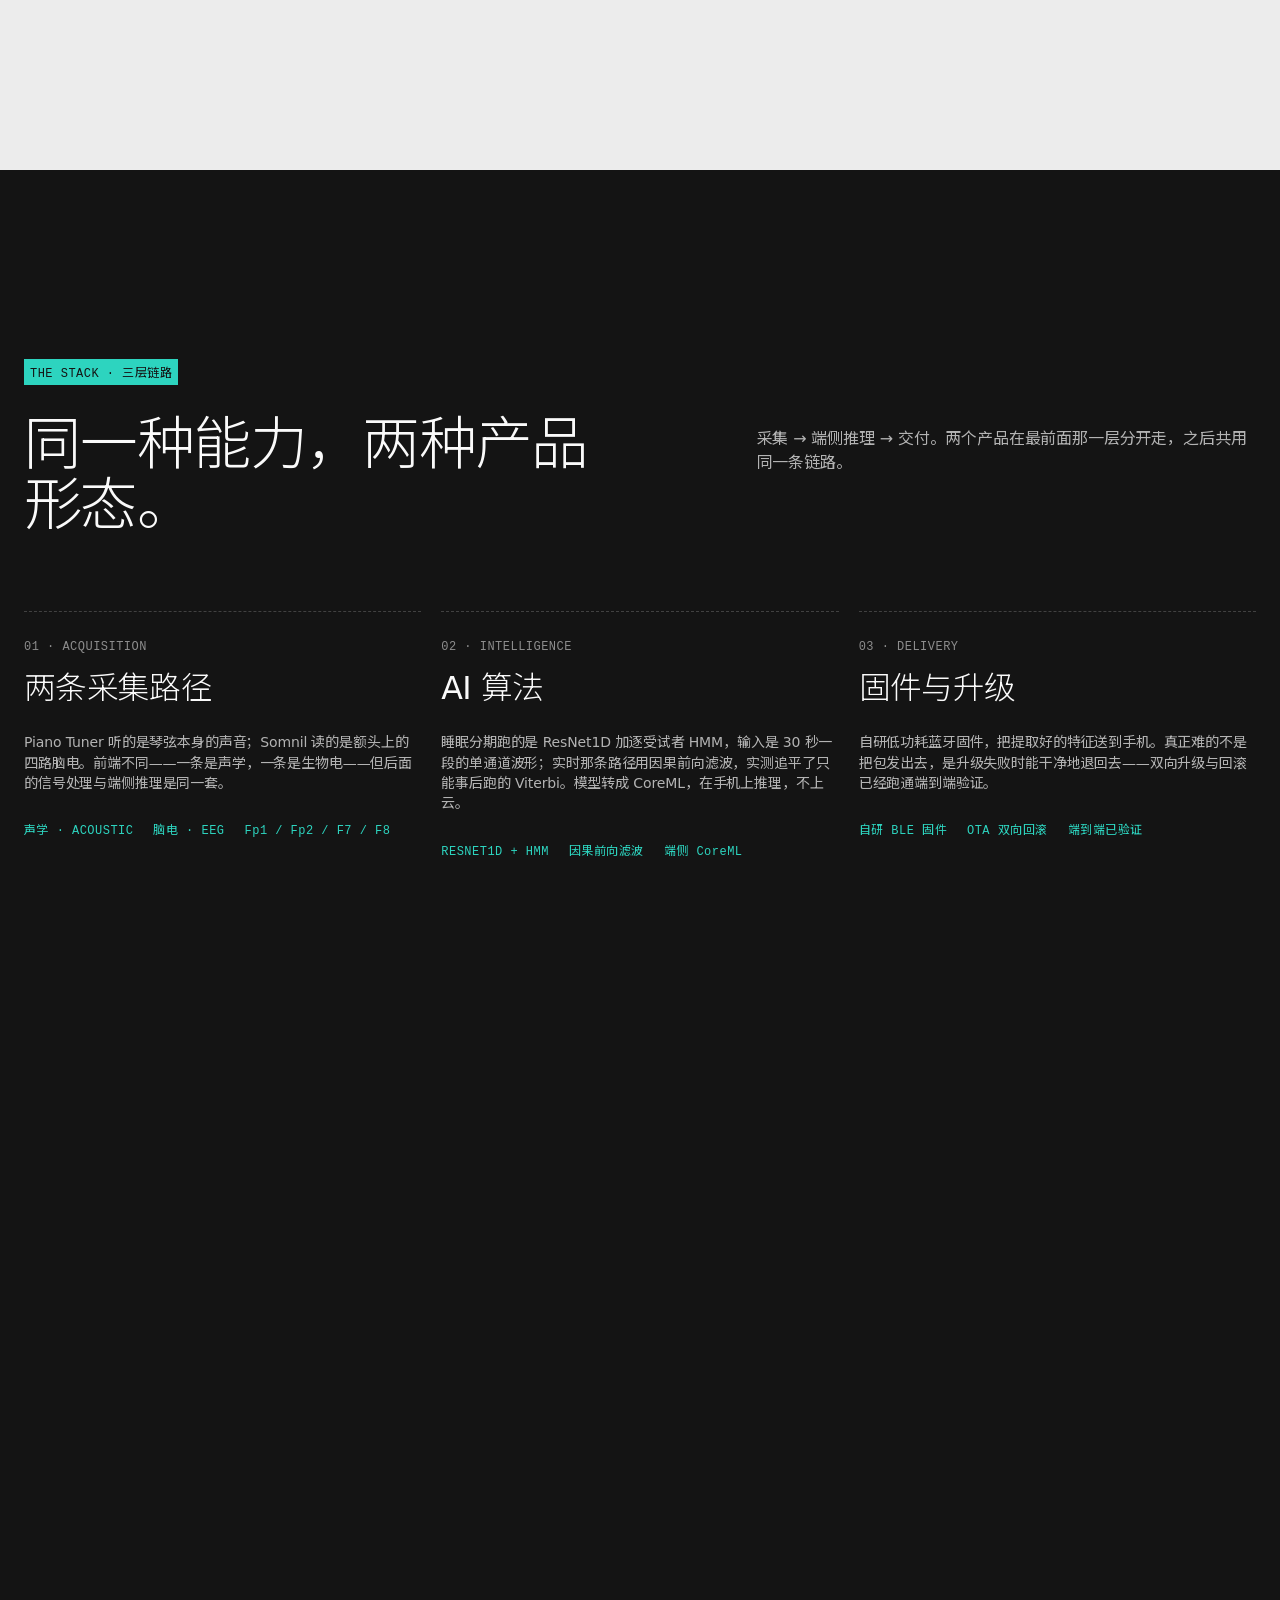
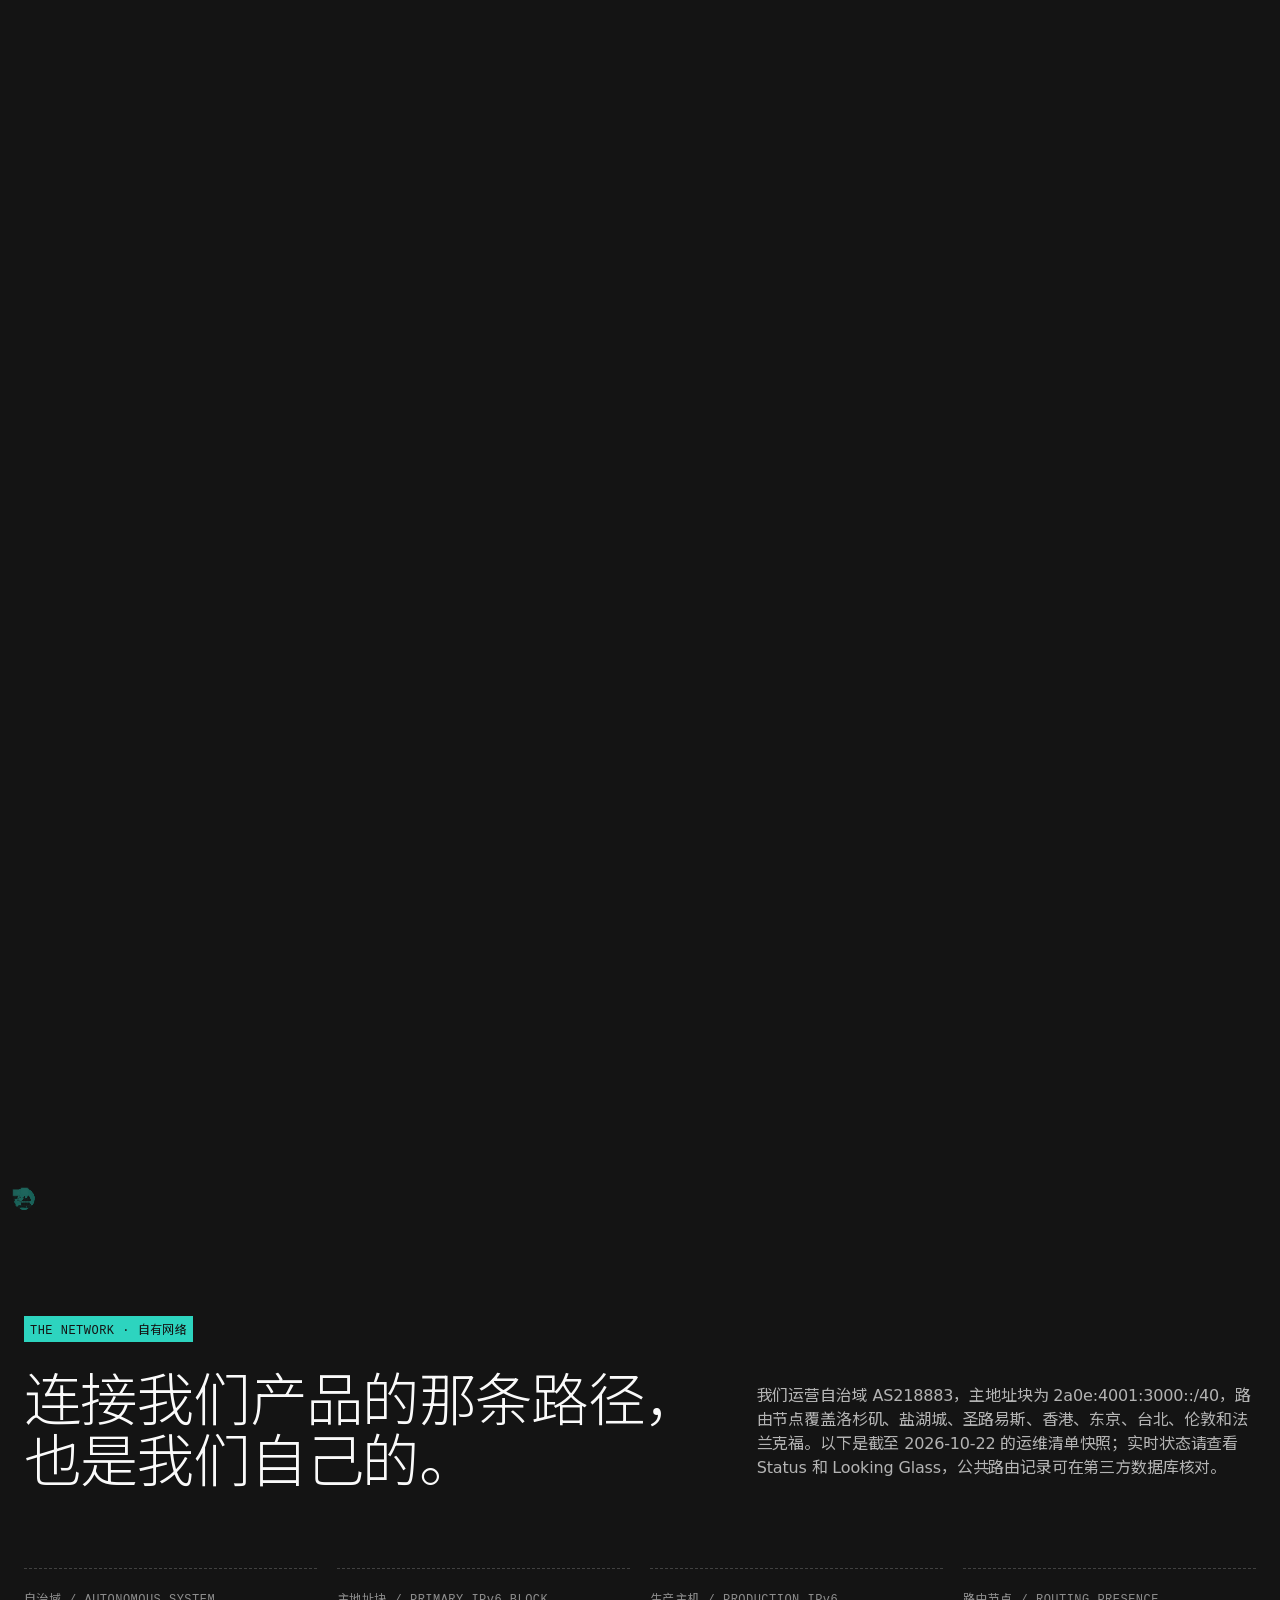
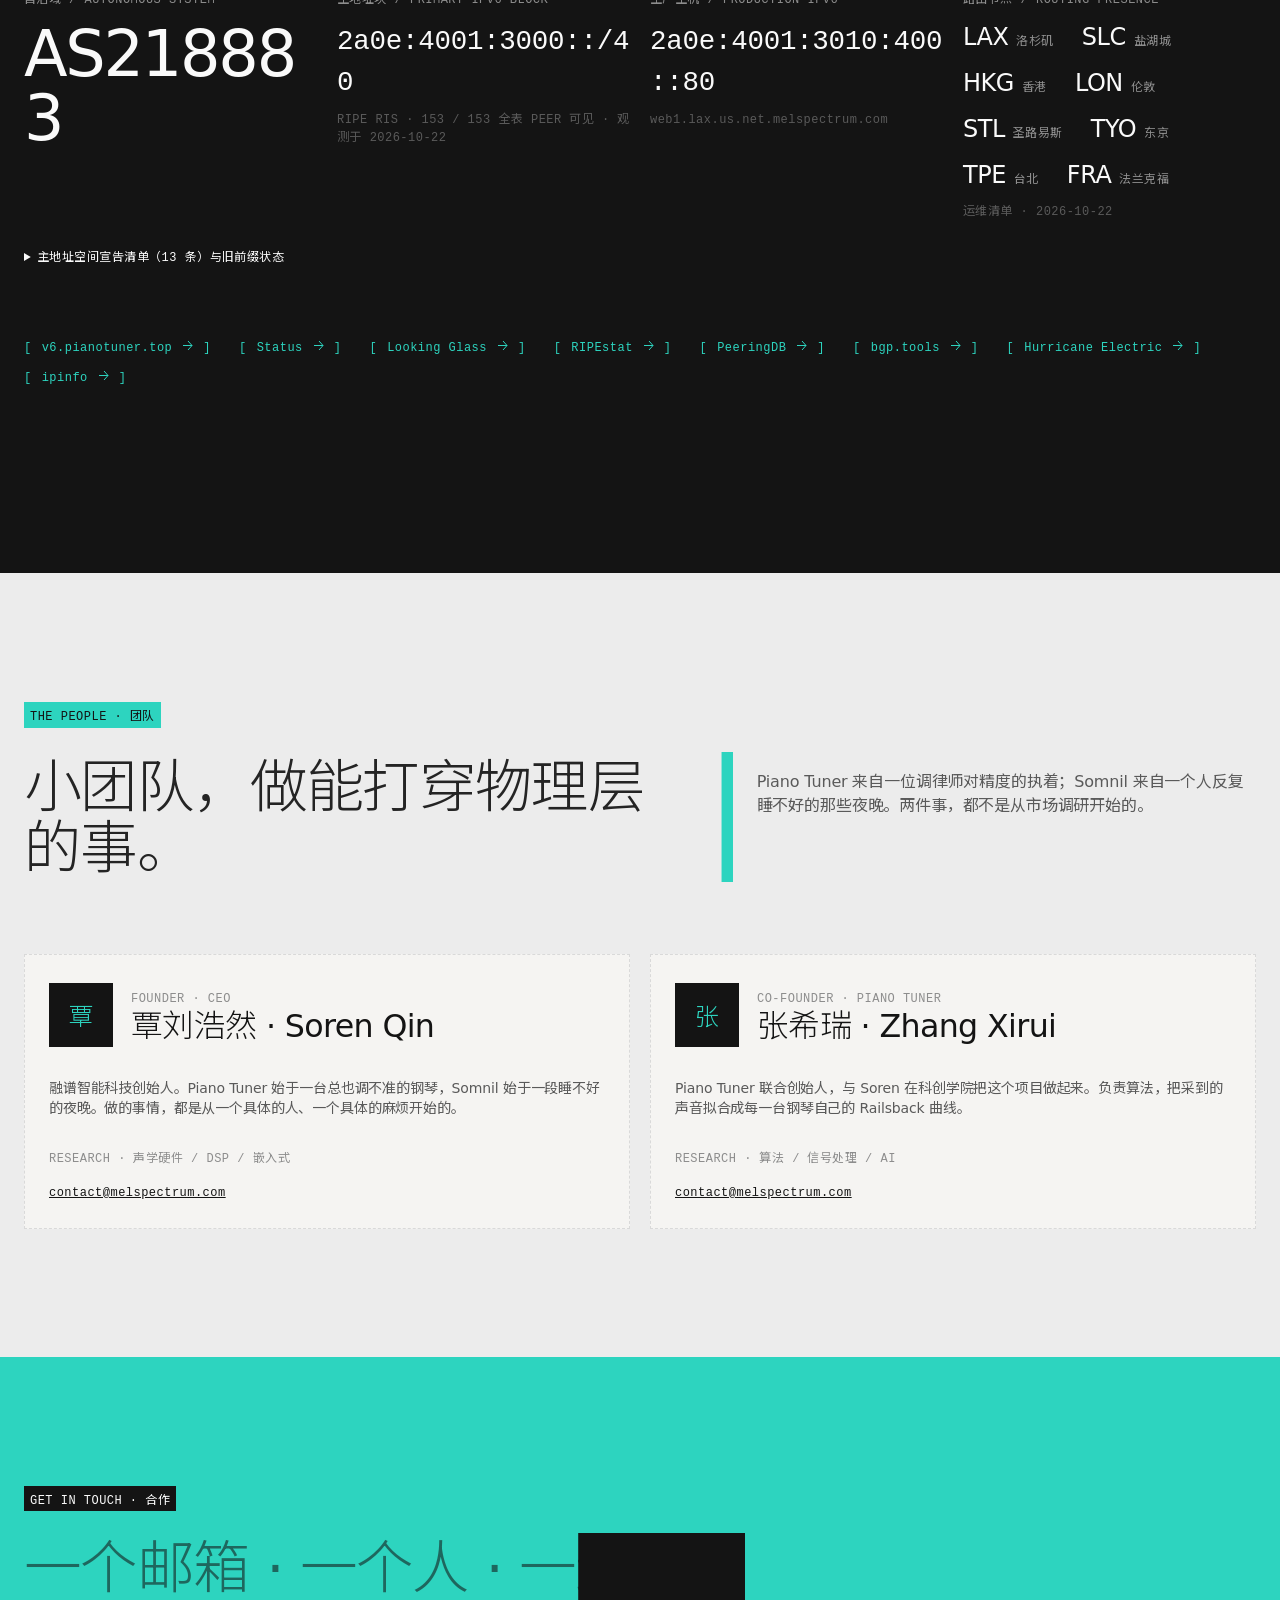
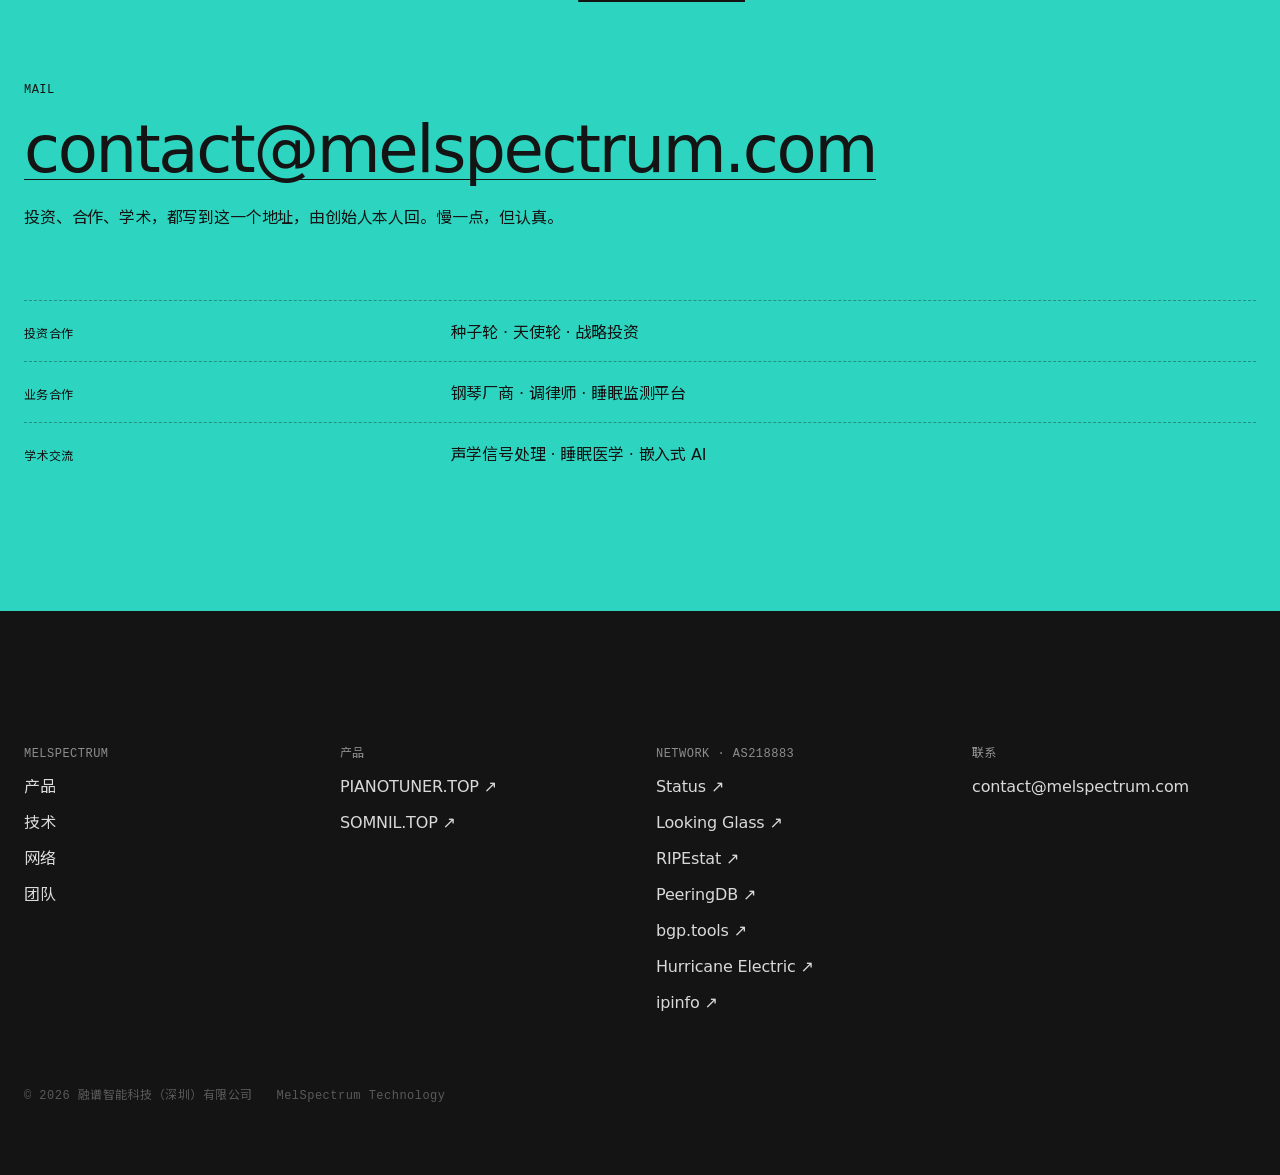
==== commit 87773e1d: "brand: replace company logo with the new MEL mark Nav, favicons, apple-touch icon, JSON-LD logo and " ====
--- a/index.html
+++ b/index.html
@@ -13,17 +13,17 @@
 <meta name="robots" content="index, follow, max-image-preview:large" />
 <meta name="theme-color" content="#141414" />
 
-<link rel="icon" type="image/svg+xml" href="/images/favicon-brand-202609.svg" />
-<link rel="icon" type="image/png" sizes="32x32" href="/images/favicon-32-202609.png" />
-<link rel="icon" type="image/png" sizes="16x16" href="/images/favicon-16-202609.png" />
-<link rel="apple-touch-icon" sizes="180x180" href="/images/apple-touch-icon-202609.png" />
+<link rel="icon" type="image/svg+xml" href="/images/favicon-mel-202610.svg" />
+<link rel="icon" type="image/png" sizes="32x32" href="/images/favicon-32-mel-202610.png" />
+<link rel="icon" type="image/png" sizes="16x16" href="/images/favicon-16-mel-202610.png" />
+<link rel="apple-touch-icon" sizes="180x180" href="/images/apple-touch-icon-mel-202610.png" />
 
 <meta property="og:type" content="website" />
 <meta property="og:site_name" content="MelSpectrum 融谱智能科技" />
 <meta property="og:title" content="MelSpectrum · 融谱智能科技 — 让机器听懂声音" />
 <meta property="og:description" content="融谱智能科技 MelSpectrum：做声学硬件，也做跑在硬件上的算法。Piano Tuner 实验室测试调律精度 ±2 音分；Somnil 用额部四通道脑电做睡眠分期，公开临床基准 Sleep-EDF 准确率 0.785、κ 0.715。让机器听懂声音。" />
 <meta property="og:url" content="https://melspectrum.com/" />
-<meta property="og:image" content="https://melspectrum.com/images/og-brand-202609.png" />
+<meta property="og:image" content="https://melspectrum.com/images/og-mel-202610.png" />
 <meta property="og:image:width" content="1200" />
 <meta property="og:image:height" content="630" />
 <meta property="og:image:type" content="image/png" />
@@ -34,7 +34,7 @@
 <meta name="twitter:card" content="summary_large_image" />
 <meta name="twitter:title" content="MelSpectrum · 融谱智能科技 — 让机器听懂声音" />
 <meta name="twitter:description" content="做声学硬件，也做跑在硬件上的算法。Piano Tuner 实验室测试调律精度 ±2 音分；Somnil 用额部四通道脑电做睡眠分期，公开临床基准 Sleep-EDF 准确率 0.785、κ 0.715。" />
-<meta name="twitter:image" content="https://melspectrum.com/images/og-brand-202609.png" />
+<meta name="twitter:image" content="https://melspectrum.com/images/og-mel-202610.png" />
 
 <script type="application/ld+json">
 {
@@ -46,8 +46,8 @@
       "name": "融谱智能科技",
       "alternateName": ["MelSpectrum", "MelSpectrum Technology"],
       "url": "https://melspectrum.com/",
-      "logo": "https://melspectrum.com/images/logo-202609.png",
-      "image": "https://melspectrum.com/images/og-brand-202609.png",
+      "logo": "https://melspectrum.com/images/logo-mel-202610.png",
+      "image": "https://melspectrum.com/images/og-mel-202610.png",
       "email": "contact@melspectrum.com",
       "description": "融谱智能科技（MelSpectrum）：一半是声学，一半是算法。我们把振动，变成理解。",
       "slogan": "让机器听懂声音",
@@ -131,8 +131,8 @@
   } catch (e) {}
 })();
 </script>
-  <script type="module" crossorigin src="/assets/index-DN--T-gE.js"></script>
-  <link rel="stylesheet" crossorigin href="/assets/index-rtoWK2bI.css">
+  <script type="module" crossorigin src="/assets/index-qtiLeFzq.js"></script>
+  <link rel="stylesheet" crossorigin href="/assets/index-D5qvqDWX.css">
 </head>
 <body>
 <div id="root"></div>
--- a/assets/index-D5qvqDWX.css
+++ b/assets/index-D5qvqDWX.css
@@ -0,0 +1 @@
+:root{--color-black: #141414;--color-white: #fafafa;--color-gunmetal: #414141;--color-charcoal: #5a5a5a;--color-ash: #8d8d8d;--color-silver: #b3b3b3;--color-alabaster: #d9d9d9;--color-platinum: #ececec;--color-porcelain: #f5f4f2;--color-accent: #2DD4BF;--color-accent-deep: #14B8A6;--button-bezier: cubic-bezier(1, 0, .01, 1);--font-sans: "Inter", "Noto Sans SC", -apple-system, BlinkMacSystemFont, "PingFang SC", "Microsoft YaHei", system-ui, sans-serif;--font-mono: ui-monospace, "SF Mono", SFMono-Regular, Menlo, Consolas, "Noto Sans SC", monospace;--type-ui-size: 12px;--py-section: clamp(5rem, 3.9121rem + 5.1195vw, 13.75rem);--py-section-sm: clamp(2.5rem, 1.7747rem + 3.413vw, 10rem);--gap-y-lg: clamp(3.75rem, 2.6621rem + 5.1195vw, 13.75rem);--gap-y-md: clamp(2.5rem, 1.7747rem + 3.413vw, 10rem);--gutter: 24px;--grid-gap: 20px;--nav-h: 64px;color-scheme:light}*,*:before,*:after{box-sizing:border-box}html{-webkit-text-size-adjust:100%;scroll-padding-top:calc(var(--nav-h) + 24px)}body{margin:0;background:var(--color-platinum);color:var(--color-black);font-family:var(--font-sans);font-size:1rem;line-height:1.5;letter-spacing:-.01em;-webkit-font-smoothing:antialiased;text-rendering:optimizeLegibility}img,svg,canvas{display:block;max-width:100%}a{color:inherit}button{font:inherit;color:inherit;background:none;border:none;padding:0}::selection{background:var(--color-accent);color:var(--color-black)}:focus-visible{outline:2px solid var(--color-accent);outline-offset:3px}@media(forced-colors:active){:focus-visible{outline:2px solid CanvasText}.btn,.card,.metric{border:1px solid CanvasText}.lang-toggle button[aria-pressed=true]{background:Highlight;color:HighlightText;forced-color-adjust:none;outline:2px solid CanvasText;outline-offset:-2px}.lang-toggle button[aria-pressed=false]{background:Canvas;color:CanvasText}.nav__link,.footer__col a{text-decoration:underline}.btn--accent,.btn--dark,.eyebrow{border:1px solid CanvasText}}.grid-custom{display:grid;gap:var(--grid-gap);grid-template-columns:repeat(4,minmax(0,1fr))}@media(min-width:768px){.grid-custom{grid-template-columns:repeat(12,minmax(0,1fr))}}.p-custom{padding-inline:var(--gutter)}.py-section{padding-block:var(--py-section)}.py-section-sm{padding-block:var(--py-section-sm)}.island-dark{background:var(--color-black);color:var(--color-white)}.island-light{background:var(--color-platinum);color:var(--color-black)}.island-accent{background:var(--color-accent);color:var(--color-black)}.gasket{position:relative;height:60px;width:100%;background:var(--color-black)}.t-display{font-weight:300;font-size:clamp(3rem,1.6945rem + 6.1433vw,15rem);line-height:1;letter-spacing:-.033em;text-wrap:pretty;margin:0}@media(min-width:94.5rem){.t-display{letter-spacing:-.052em}}.t-h2{font-weight:300;font-size:clamp(2rem,1.4198rem + 2.7304vw,4rem);line-height:1.05;letter-spacing:-.028em;text-wrap:pretty;margin:0}.t-h3{font-weight:300;font-size:clamp(1.5rem,1.3rem + .85vw,2rem);line-height:1.12;letter-spacing:-.02em;margin:0}.t-metric{font-weight:300;font-size:clamp(2.5rem,1.9rem + 2.6vw,4.5rem);line-height:1;letter-spacing:-.035em;font-variant-numeric:tabular-nums}.t-body{font-size:1rem;line-height:1.5;letter-spacing:-.01em}.t-body-sm{font-size:.875rem;line-height:1.45;letter-spacing:-.01em}.t-ui{font-family:var(--font-mono);font-size:var(--type-ui-size);line-height:1.5;font-weight:400}:root[data-lang=en] .t-ui{text-transform:uppercase;letter-spacing:.08em}:root[data-lang=zh] .t-ui{text-transform:none;letter-spacing:.04em}.eyebrow{display:inline-block;background:var(--color-accent);color:var(--color-black);padding:4px 6px}.eyebrow--plain{background:none;color:var(--color-ash);padding:4px 0}.rule{border:0;border-top:1px dashed var(--color-gunmetal);margin:0}.island-light .rule{border-top-color:var(--color-alabaster)}@font-face{font-family:Inter;src:url(/fonts/Inter.woff2) format("woff2");font-weight:100 900;font-style:normal;font-display:swap}@font-face{font-family:Noto Sans SC;src:url(/fonts/NotoSansSC-subset.woff2) format("woff2");font-weight:100 900;font-style:normal;font-display:swap}.nav-frame{position:fixed;inset:0 0 auto;z-index:999;padding:8px;pointer-events:none}.nav{pointer-events:auto;display:flex;align-items:center;gap:16px;height:var(--nav-h);padding:0 16px;backdrop-filter:blur(8px);-webkit-backdrop-filter:blur(8px);background:#141414e6;color:var(--color-white);transition:color .3s var(--button-bezier),background-color .3s var(--button-bezier),border-color .3s var(--button-bezier)}.nav[data-theme=light]{background:#fafafae6;color:var(--color-black)}.nav__brand{display:inline-flex;align-items:center;font-weight:300;font-size:1.125rem;letter-spacing:-.02em;text-decoration:none}.nav__mark{flex:none;margin-right:10px}.nav__brand span{color:var(--color-ash);margin-left:8px;font-size:.875rem}@media(max-width:479px){.nav__brand span[aria-hidden=true]{display:none}.nav__name{position:absolute;width:1px;height:1px;overflow:hidden;clip-path:inset(50%);white-space:nowrap}}.nav__spacer{flex:1}.nav__links{display:none;gap:4px;align-items:center}@media(min-width:1024px){.nav__links{display:flex}}.nav__link{text-decoration:none;padding:6px 8px;transition:background-color .2s var(--button-bezier),color .2s var(--button-bezier)}.nav__link:hover{background:var(--color-accent);color:var(--color-black)}.nav__asn{text-decoration:none;padding:6px 8px;border:1px dashed var(--color-gunmetal);color:var(--color-accent);white-space:nowrap;transition:background-color .2s var(--button-bezier),color .2s var(--button-bezier),border-color .2s var(--button-bezier)}.nav__asn:hover{background:var(--color-accent);color:var(--color-black);border-color:var(--color-accent)}.nav[data-theme=light] .nav__asn{border-color:var(--color-alabaster);color:var(--color-accent-deep)}.lang-toggle{display:flex;border:1px dashed var(--color-gunmetal)}.nav[data-theme=light] .lang-toggle{border-color:var(--color-alabaster)}.lang-toggle button{padding:5px 8px;cursor:pointer;transition:background-color .2s var(--button-bezier),color .2s var(--button-bezier)}.lang-toggle button[aria-pressed=true]{background:var(--color-accent);color:var(--color-black)}.nav__burger{display:inline-flex;flex-direction:column;justify-content:center;gap:4px;width:32px;height:32px;cursor:pointer;padding:0 4px}@media(min-width:1024px){.nav__burger{display:none}}.nav__burger i{display:block;height:1px;background:currentColor}.btn{position:relative;display:inline-flex;align-items:center;justify-content:space-between;gap:32px;padding:11px 12px;border-radius:0;text-decoration:none;cursor:pointer;overflow:hidden;border:1px solid transparent}.btn>span,.btn>i{position:relative;z-index:10}.btn:before{content:"";position:absolute;inset:0;width:0;transition:width .25s var(--button-bezier)}.btn:hover:before{width:100%}.btn i{width:7px;height:7px;display:inline-block;transition:background-color .2s var(--button-bezier)}.btn--accent{background:var(--color-accent);color:var(--color-black)}.btn--accent:before{background:var(--color-black)}.btn--accent:hover{color:var(--color-white)}.btn--accent i{background:var(--color-black)}.btn--accent:hover i{background:var(--color-white)}.btn--dark{background:var(--color-black);color:var(--color-white)}.btn--dark:before{background:var(--color-accent)}.btn--dark:hover{color:var(--color-black)}.btn--dark i{background:var(--color-white)}.btn--dark:hover i{background:var(--color-black)}.blink{display:inline-flex;align-items:center;gap:10px;text-decoration:none;color:var(--color-accent);transition:color .2s var(--button-bezier)}.island-light .blink{color:var(--color-accent-deep)}.blink:hover{color:var(--color-black)}.island-dark .blink:hover{color:var(--color-white)}.blink svg{width:11px;height:11px;transition:transform .3s var(--button-bezier)}.blink:hover svg{transform:translate(3px)}.hero{position:relative;min-height:100svh;display:flex;flex-direction:column;justify-content:flex-end;padding-top:calc(var(--nav-h) + 48px);padding-bottom:clamp(2rem,1rem + 4vw,5rem);overflow:hidden}@supports (height: 100dvh){.hero{min-height:100dvh}}.hero__grid{position:absolute;inset:0;z-index:0;pointer-events:none}.hero__media{position:absolute;inset:0;z-index:0;background-image:url(/images/hero-bg.webp);background-size:cover;background-position:center 45%}.hero__media:after{content:"";position:absolute;inset:0;background:linear-gradient(to bottom,#1414149e,#1414144d,#1414148c 68%,#141414f0)}.hero__inner{position:relative;z-index:2;width:100%}.hero__title{max-width:20ch}.hero__title .l2{display:block}@media(min-width:1024px){.hero__title .l2{margin-left:6.349vw}}.hero__foot{margin-top:var(--gap-y-md);display:grid;gap:28px;grid-template-columns:repeat(4,minmax(0,1fr))}@media(min-width:768px){.hero__foot{grid-template-columns:repeat(12,minmax(0,1fr))}}.hero__sub{grid-column:1 / -1;color:var(--color-alabaster);max-width:46ch}@media(min-width:768px){.hero__sub{grid-column:1 / span 5}}.hero__actions{grid-column:1 / -1;display:flex;flex-wrap:wrap;gap:24px;align-items:center}@media(min-width:768px){.hero__actions{grid-column:7 / span 6;justify-content:flex-end}}.hero__cue{display:flex;align-items:center;gap:10px;color:var(--color-ash);margin-top:32px}.hero__cue .line{display:block;width:48px;height:1px;background:currentColor}.sec-head{display:grid;gap:24px}.sec-head__eyebrow{grid-column:1 / -1}.sec-head h2{grid-column:1 / -1;max-width:22ch}.sec-head p{grid-column:1 / -1;max-width:56ch;color:var(--color-charcoal)}.island-dark .sec-head p{color:var(--color-silver)}@media(min-width:768px){.sec-head h2{grid-column:1 / span 7}.sec-head p{grid-column:8 / span 5}}.card{border:1px dashed var(--color-gunmetal);padding:28px 24px;display:flex;flex-direction:column;gap:16px;background:var(--color-black)}.island-light .card{border-color:var(--color-alabaster);background:var(--color-porcelain)}.card__num{color:var(--color-ash)}.card__metric{color:var(--color-accent)}.island-light .card__metric{color:var(--color-black)}.card__desc{color:var(--color-silver)}.island-light .card__desc{color:var(--color-charcoal)}.stack-deck{display:grid;gap:20px;margin-top:var(--gap-y-md)}@media(min-width:900px){.stack-deck{grid-template-columns:repeat(3,minmax(0,1fr))}}.marquee{overflow:hidden;padding-block:var(--py-section-sm);border-block:1px dashed var(--color-alabaster)}.marquee__track{display:flex;align-items:center;gap:40px;white-space:nowrap;width:max-content}.marquee__item{font-weight:300;font-size:clamp(2rem,1rem + 5vw,7.5rem);line-height:1;letter-spacing:-.06em}.marquee__sep{color:var(--color-silver)}.product{display:grid;gap:32px;padding-block:var(--py-section-sm)}@media(min-width:900px){.product{grid-template-columns:repeat(12,minmax(0,1fr));align-items:start}}.product__head{grid-column:1 / -1;display:flex;justify-content:space-between;align-items:baseline;gap:16px;flex-wrap:wrap}.product__body{grid-column:1 / -1;display:flex;flex-direction:column;gap:24px}@media(min-width:900px){.product__body{grid-column:1 / span 6}}.product__side{grid-column:1 / -1}@media(min-width:900px){.product__side{grid-column:8 / span 5}}.product__lead{color:var(--color-charcoal);max-width:48ch}.specs{display:grid;gap:0;border-top:1px dashed var(--color-alabaster)}.spec{display:flex;justify-content:space-between;gap:16px;padding:14px 0;border-bottom:1px dashed var(--color-alabaster)}.spec__k{color:var(--color-charcoal)}.spec__v{font-weight:300;font-size:1.25rem;letter-spacing:-.02em}.specs__note{margin-top:14px;max-width:46ch;font-family:var(--font-mono);font-size:11px;line-height:1.7;letter-spacing:.01em;text-transform:none;color:var(--color-charcoal)}.product__actions{display:flex;gap:24px;flex-wrap:wrap}.steps{display:grid;gap:20px;margin-top:var(--gap-y-md)}@media(min-width:900px){.steps{grid-template-columns:repeat(3,minmax(0,1fr))}}.step{border-top:1px dashed var(--color-gunmetal);padding-top:24px;display:flex;flex-direction:column;gap:14px}.step__data{display:flex;flex-wrap:wrap;gap:8px 20px;color:var(--color-accent)}.step__data,.literal{text-transform:none!important}.net{position:relative}.net__canvas{position:absolute;inset:0;z-index:0;opacity:.42;pointer-events:none}.net__inner{position:relative;z-index:1}.net__metrics{display:grid;gap:20px;margin-top:var(--gap-y-md)}@media(min-width:640px){.net__metrics{grid-template-columns:repeat(2,minmax(0,1fr))}}@media(min-width:1024px){.net__metrics{grid-template-columns:repeat(4,minmax(0,1fr))}}.metric{border-top:1px dashed var(--color-gunmetal);padding-top:20px;display:flex;flex-direction:column;gap:10px}.metric__label{color:var(--color-ash)}.metric__value{color:var(--color-white);overflow-wrap:anywhere}.metric__obs{color:var(--color-charcoal)}.net__prefix{font-family:var(--font-mono);font-size:clamp(1rem,.6rem + 1.4vw,1.75rem);letter-spacing:-.01em}.net__pops{display:flex;flex-wrap:wrap;gap:10px 28px}.net__pop{display:flex;align-items:baseline;gap:8px}.net__pop b{font-weight:300;font-size:1.5rem;letter-spacing:-.02em}.net__links{display:flex;flex-wrap:wrap;gap:12px 28px;margin-top:var(--gap-y-md)}.net__inventory{margin-top:28px;color:var(--color-ash);overflow-wrap:anywhere}.net__inventory summary{cursor:pointer;color:var(--color-white)}.net__inventory p,.net__inventory ul{margin-top:16px}.net__inventory ul{padding-left:20px;font-size:.875rem;line-height:1.8}.team-grid{display:grid;gap:20px;margin-top:var(--gap-y-md)}@media(min-width:768px){.team-grid{grid-template-columns:repeat(2,minmax(0,1fr))}}.person{border:1px dashed var(--color-alabaster);padding:28px 24px;display:flex;flex-direction:column;gap:16px;background:var(--color-porcelain)}.person__top{display:flex;align-items:center;gap:18px}.person__mono{width:64px;height:64px;flex:none;display:grid;place-items:center;background:var(--color-black);color:var(--color-accent);font-weight:300;font-size:1.5rem;letter-spacing:.02em}.person__bio{color:var(--color-charcoal)}.person__meta{color:var(--color-ash)}.cta__mail{display:inline-block;font-weight:300;font-size:clamp(1.75rem,.9rem + 4vw,4.5rem);line-height:1.05;letter-spacing:-.035em;text-decoration:none;overflow-wrap:anywhere;border-bottom:1px solid currentColor}.cta__rows{display:grid;gap:0;margin-top:var(--gap-y-md)}.cta__row{display:grid;gap:6px;padding:18px 0;border-top:1px dashed rgba(20,20,20,.35)}@media(min-width:768px){.cta__row{grid-template-columns:1fr 2fr;gap:24px;align-items:baseline}}.footer{display:grid;gap:var(--gap-y-md)}.footer__cols{display:grid;gap:32px}@media(min-width:768px){.footer__cols{grid-template-columns:repeat(4,minmax(0,1fr))}}.footer__col{display:flex;flex-direction:column;gap:12px}.footer__col h3{margin:0;color:var(--color-ash);font-weight:400}.footer__col a{text-decoration:none;color:var(--color-alabaster);transition:color .2s var(--button-bezier);overflow-wrap:anywhere}.footer__col a:hover{color:var(--color-accent)}.footer__legal{display:flex;flex-wrap:wrap;gap:8px 24px;color:var(--color-charcoal)}.menu{border:none;padding:0;margin:0;width:100%;max-width:100%;height:100%;max-height:100%;background:var(--color-black);color:var(--color-white)}.menu::backdrop{background:#14141499}.menu__inner{padding:24px;display:flex;flex-direction:column;gap:8px;height:100%}.menu__top{display:flex;justify-content:space-between;align-items:center;margin-bottom:24px}.menu__close{cursor:pointer;padding:8px}.menu a{text-decoration:none;padding:14px 0;border-bottom:1px dashed var(--color-gunmetal);font-weight:300;font-size:1.5rem;letter-spacing:-.02em}.menu__foot{margin-top:auto;display:flex;gap:16px;align-items:center;flex-wrap:wrap}.progress{position:fixed;inset:auto 0 0;z-index:900;pointer-events:none;display:none;padding-bottom:env(safe-area-inset-bottom)}@media(min-width:768px){.progress{display:block}}.progress__label{color:var(--color-accent);padding:0 0 6px 8px;white-space:nowrap;width:max-content}.progress__bar{height:2px;width:0;background:var(--color-accent)}.progress[data-hidden=true]{opacity:0}.skip-link{position:absolute;left:-9999px;top:0;z-index:1000;background:var(--color-accent);color:var(--color-black);padding:10px 14px}.skip-link:focus{left:8px;top:8px}.preloader{position:fixed;inset:0;z-index:2000;background:var(--color-black);color:var(--color-white);display:grid;place-items:center;padding:var(--gutter);opacity:1}.preloader--leaving{opacity:0;transition:opacity .6s var(--button-bezier);pointer-events:none}.preloader__inner{width:min(560px,100%);display:flex;flex-direction:column;gap:14px}.preloader__top,.preloader__foot{display:flex;justify-content:space-between;align-items:baseline;gap:16px}.preloader__pct{font-variant-numeric:tabular-nums;color:var(--color-accent)}.preloader__track{height:1px;width:100%;background:var(--color-gunmetal);overflow:hidden}.preloader__bar{height:100%;width:100%;background:var(--color-accent);transform-origin:left center;transform:scaleX(0);transition:transform .24s var(--button-bezier)}.preloader__stage{color:var(--color-ash)}.preloader__mark{color:var(--color-gunmetal)}.preloader__sr{position:absolute;width:1px;height:1px;overflow:hidden;clip-path:inset(50%);white-space:nowrap}@media(prefers-reduced-motion:reduce){.preloader__bar,.preloader--leaving{transition:none}}@media(forced-colors:active){.preloader__track{border:1px solid CanvasText}.preloader__bar{background:Highlight}}.line-wrapper{position:relative;width:fit-content;overflow:hidden;margin-top:-.1em;min-height:1.1em;padding-bottom:.15em}.line-wrapper:first-of-type{margin-top:0}.line-box{position:absolute;inset:0;z-index:20;pointer-events:none;background:var(--color-accent);opacity:0}.island-accent .line-box{background:var(--color-black)}.split-line{position:relative;z-index:10;width:fit-content}[data-motion-ready=true] .anim-up,[data-motion-ready=true] .split-line{transition:none}.marquee__track{will-change:transform}[data-stack-card]{position:relative;background-clip:padding-box}@media(prefers-reduced-motion:reduce){.line-box{display:none!important}.split-line,.anim-up{opacity:1!important;transform:none!important}html{scroll-behavior:auto}}.step{transition:opacity .3s var(--button-bezier)}.steps[data-motion-ready=true] .step{opacity:.42}.steps[data-motion-ready=true] .step--active{opacity:1}:root{--ease-out2: cubic-bezier(.215, .61, .355, 1)}.hl{position:relative;isolation:isolate;display:inline-flex}.hl:before{content:"";position:absolute;inset:-6px -10px;background:var(--color-accent);opacity:0;z-index:-1;transition:opacity .5s var(--ease-out2)}.hl:hover:before,.hl:focus-visible:before{opacity:1;transition:none}.hl>*{transition:transform .25s var(--ease-out2),color .25s var(--ease-out2)}.hl:hover>*,.hl:focus-visible>*{transform:translate(10px);transition:none}.hl:hover,.hl:focus-visible,.hl:hover>*,.hl:focus-visible>*{color:var(--color-black)!important}.nav__link,.footer__col a{position:relative;isolation:isolate}.nav__link:before,.footer__col a:before{content:"";position:absolute;inset:-2px -6px;background:var(--color-accent);opacity:0;z-index:-1;transition:opacity .5s var(--ease-out2)}.nav__link:hover:before,.nav__link:focus-visible:before,.footer__col a:hover:before,.footer__col a:focus-visible:before{opacity:1;transition:none}.footer__col a{transition:transform .25s var(--ease-out2),color .25s var(--ease-out2)}.footer__col a:hover,.footer__col a:focus-visible{transform:translate(8px);color:var(--color-black);transition:none}.nav__link:hover,.nav__link:focus-visible{color:var(--color-black);transition:none}.blink--underline{position:relative;border-bottom:2px solid currentColor;padding-bottom:8px}.blink--underline:after{content:"";position:absolute;left:0;bottom:-2px;height:2px;width:20%;background:var(--color-accent);transition:transform .5s var(--button-bezier)}.blink--underline:hover:after{transform:translate(400%)}.spec{position:relative;isolation:isolate}.spec:before{content:"";position:absolute;inset:0 -10px;background:var(--color-accent);opacity:0;z-index:-1;transition:opacity .5s var(--ease-out2)}.spec:hover:before{opacity:1;transition:none}.spec>*{transition:transform .25s var(--ease-out2),color .25s var(--ease-out2)}.spec:hover>*{transform:translate(10px);color:var(--color-black);transition:none}@media(hover:none){.hl:before,.nav__link:before,.footer__col a:before,.spec:before{display:none}.hl>*,.footer__col a,.spec>*{transform:none!important}}@media(prefers-reduced-motion:reduce){.hl:before,.hl>*,.nav__link:before,.footer__col a,.footer__col a:before,.spec:before,.spec>*,.blink--underline:after{transition:none!important}}.marquee__item{position:relative;isolation:isolate;padding:0 2px}.marquee__item:before{content:"";position:absolute;inset:2px -4px 6px;background:var(--color-accent);opacity:0;z-index:-1;transition:opacity .5s var(--ease-out2)}@media(hover:hover){.marquee__item:hover:before{opacity:1;transition:none}.marquee__item:hover{color:var(--color-black);transition:none}}.marquee__item{transition:color .25s var(--ease-out2)}@media(prefers-reduced-motion:reduce){.marquee__item,.marquee__item:before{transition:none!important}}
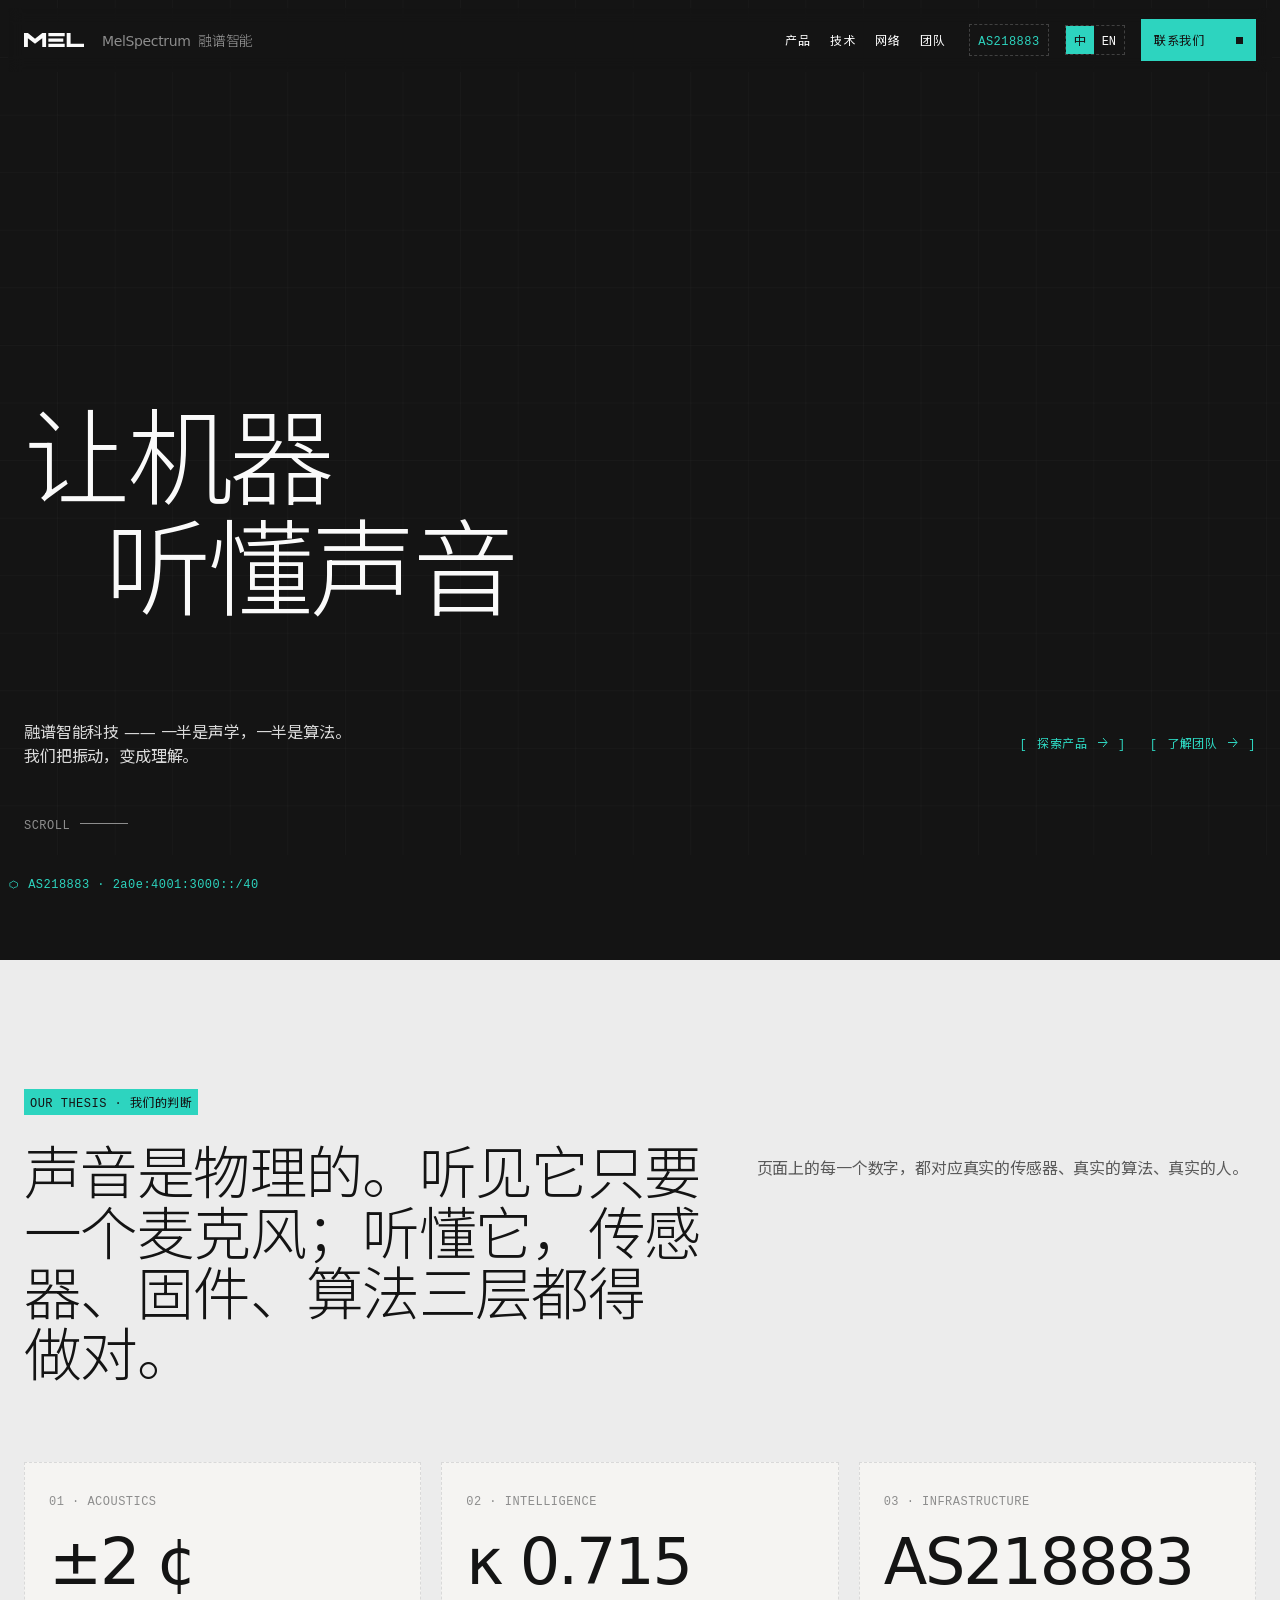
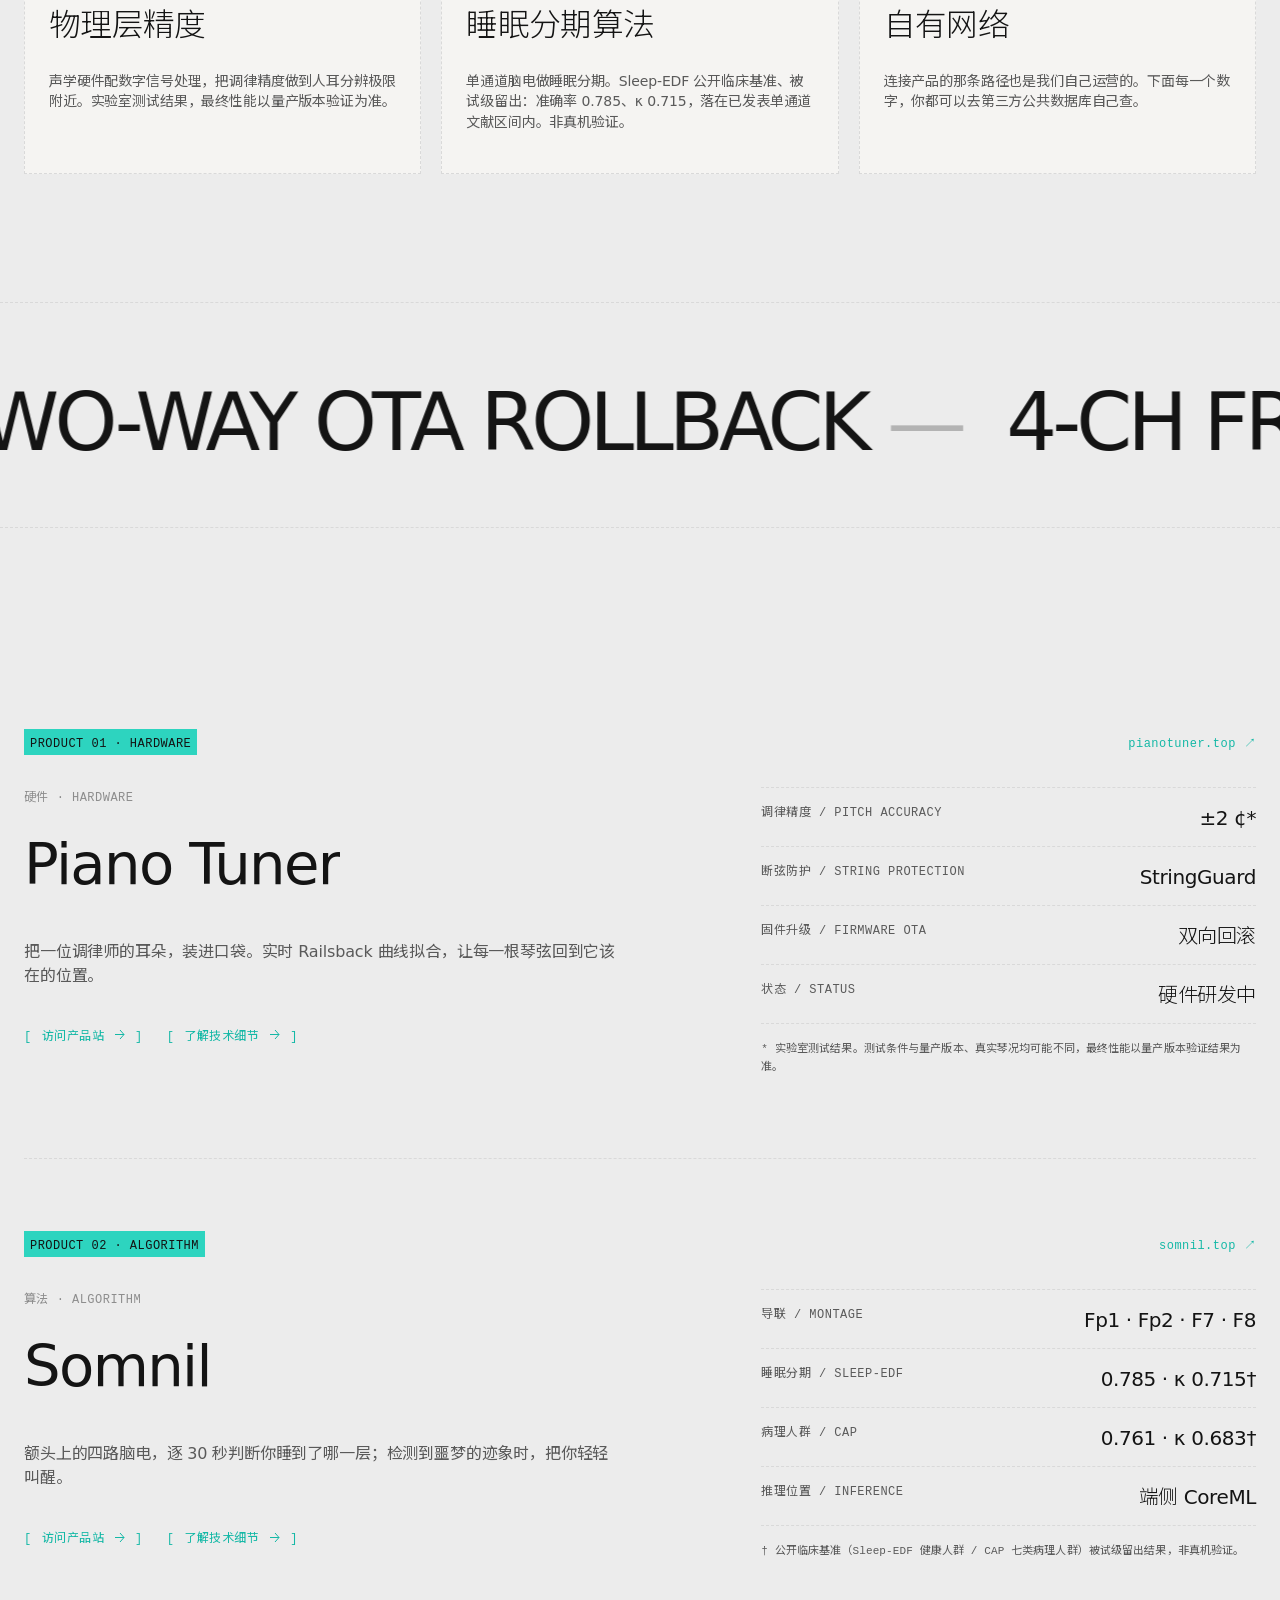
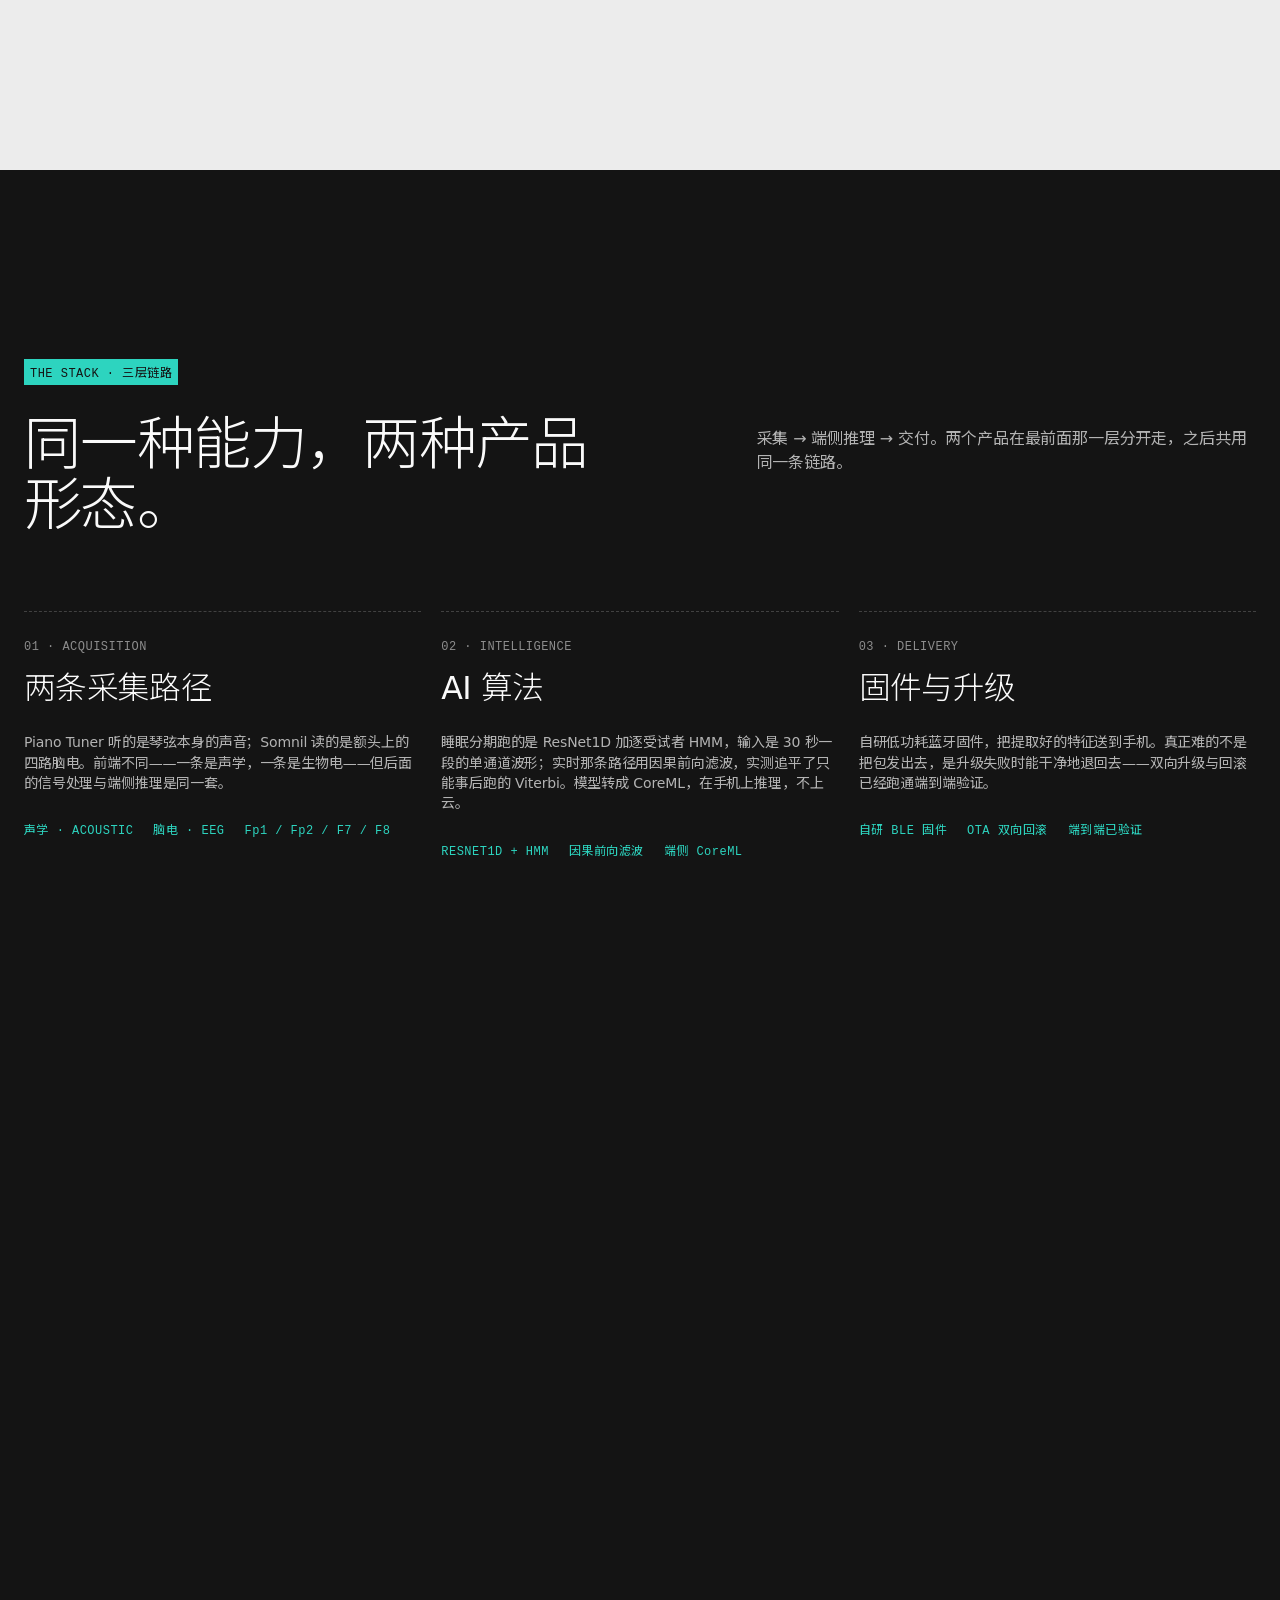
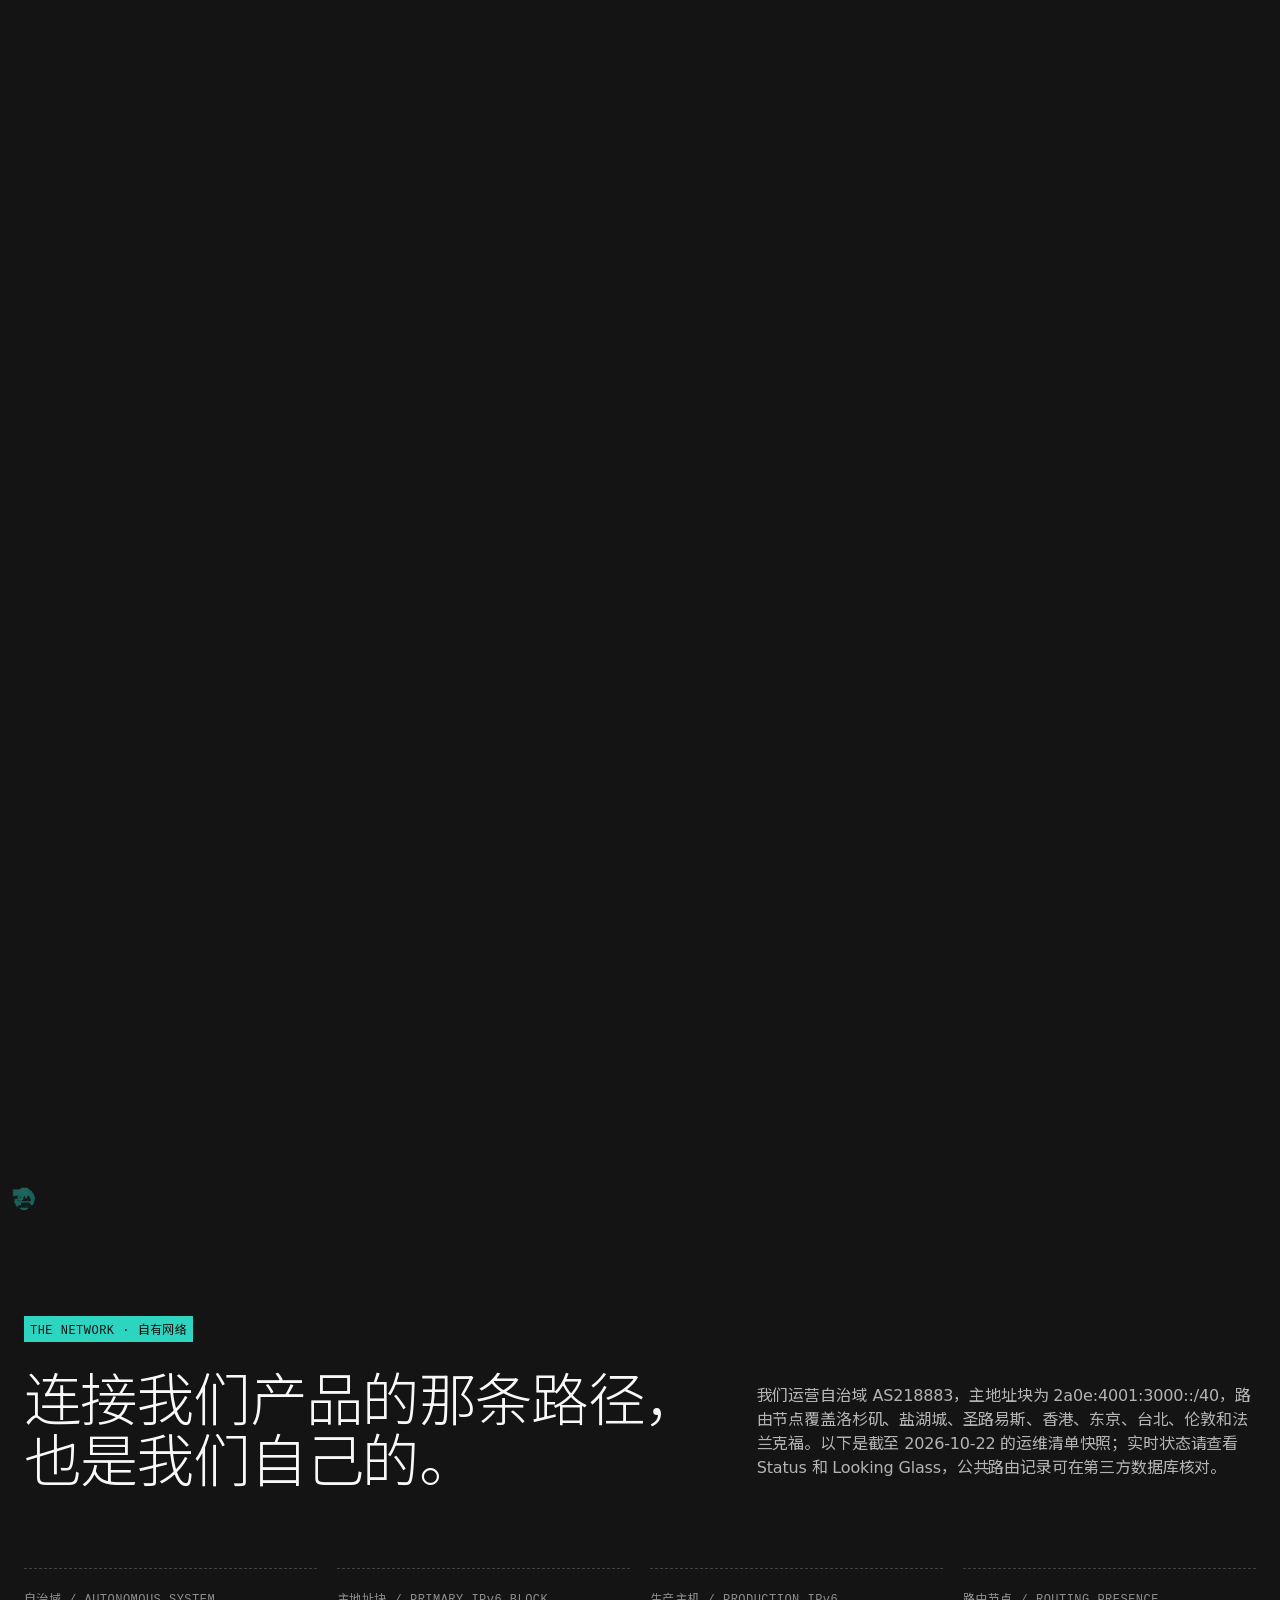
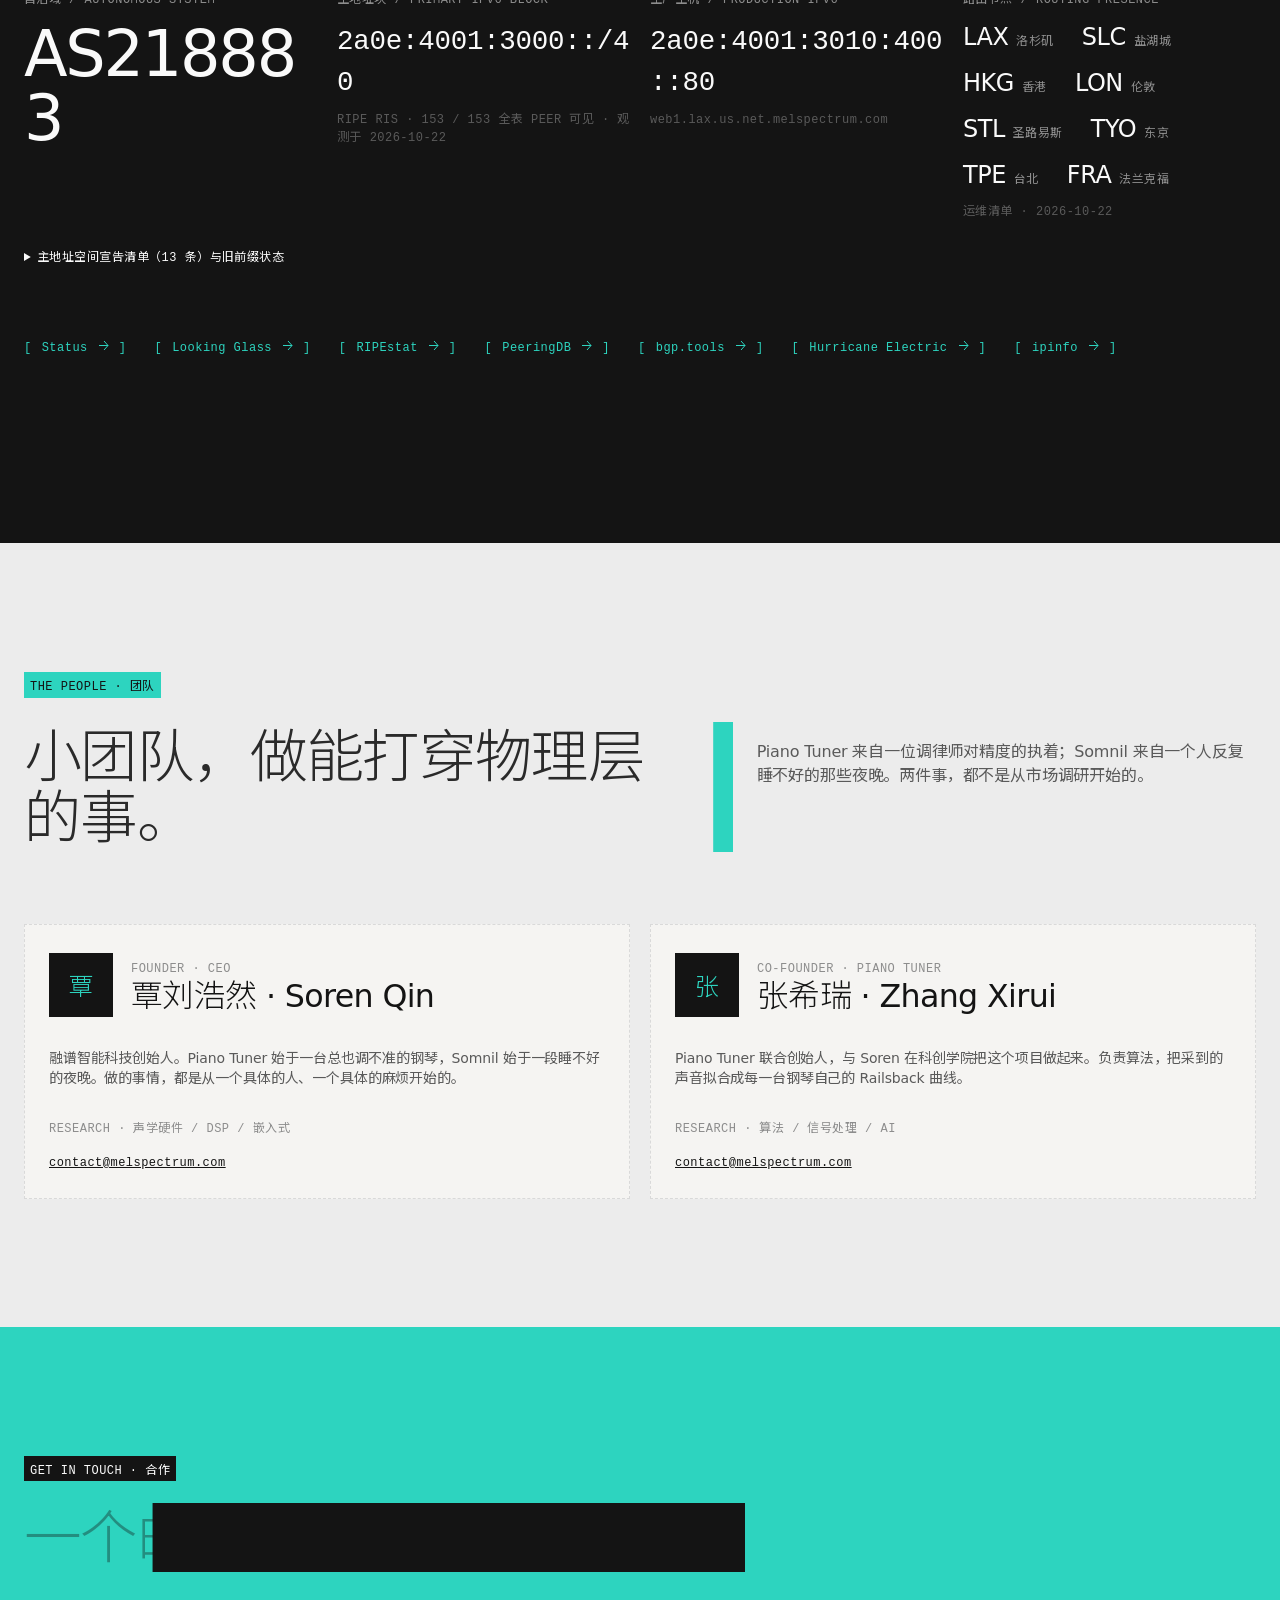
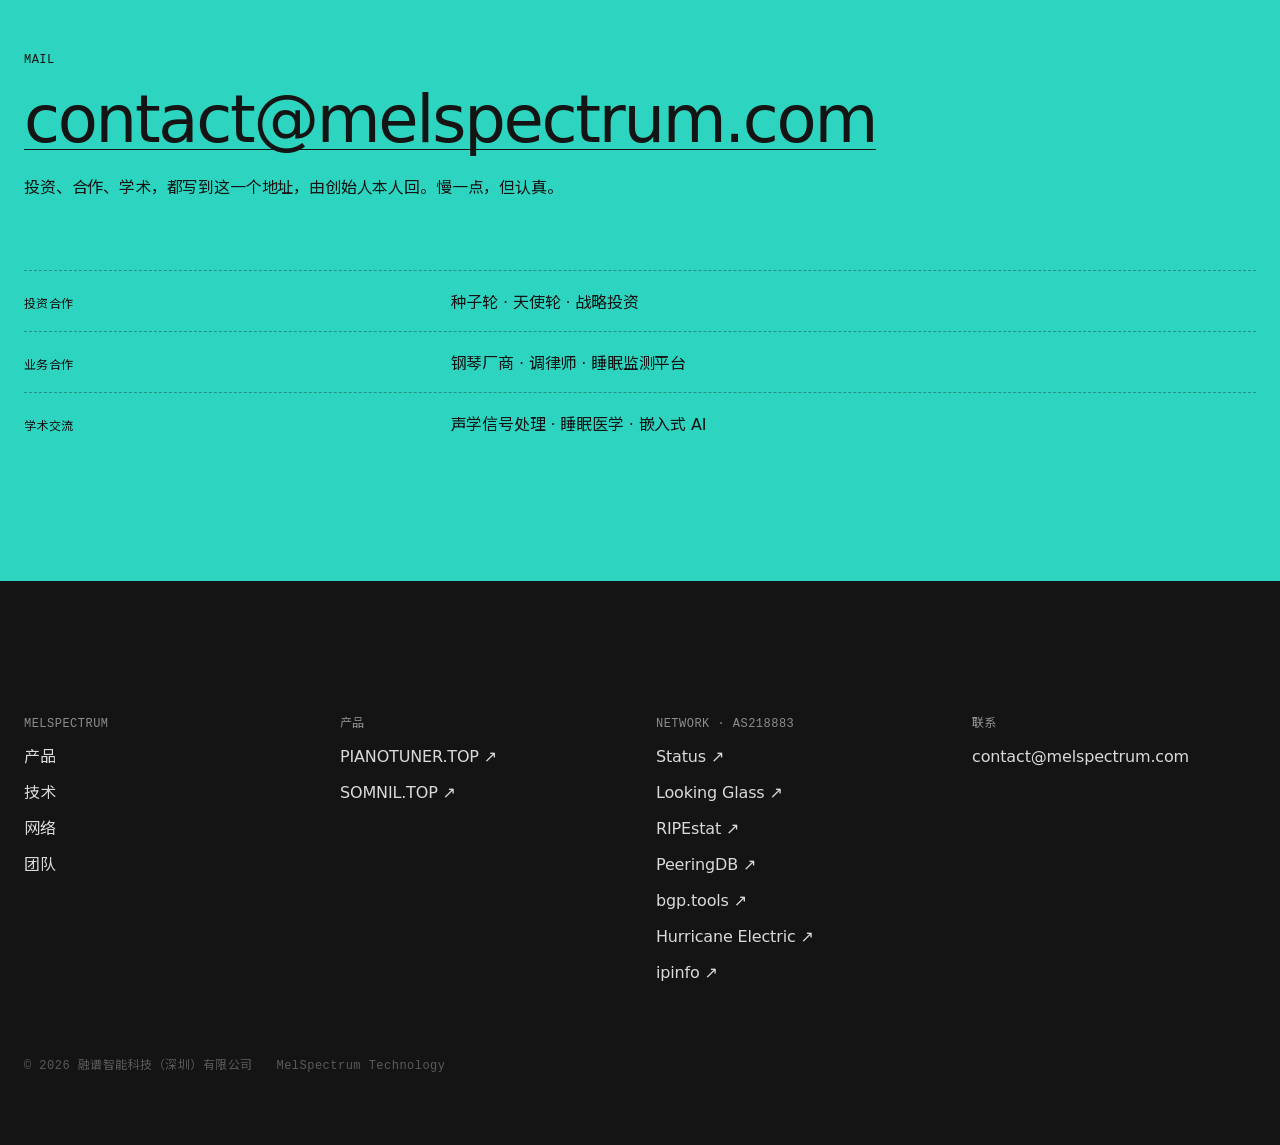
==== commit 6b2a3b01: "network: directService -> null (v6.pianotuner.top deleted with PianoTuner move to web2) PianoTuner p" ====
--- a/index.html
+++ b/index.html
@@ -131,7 +131,7 @@
   } catch (e) {}
 })();
 </script>
-  <script type="module" crossorigin src="/assets/index-qtiLeFzq.js"></script>
+  <script type="module" crossorigin src="/assets/index-DMjeOlPo.js"></script>
   <link rel="stylesheet" crossorigin href="/assets/index-D5qvqDWX.css">
 </head>
 <body>
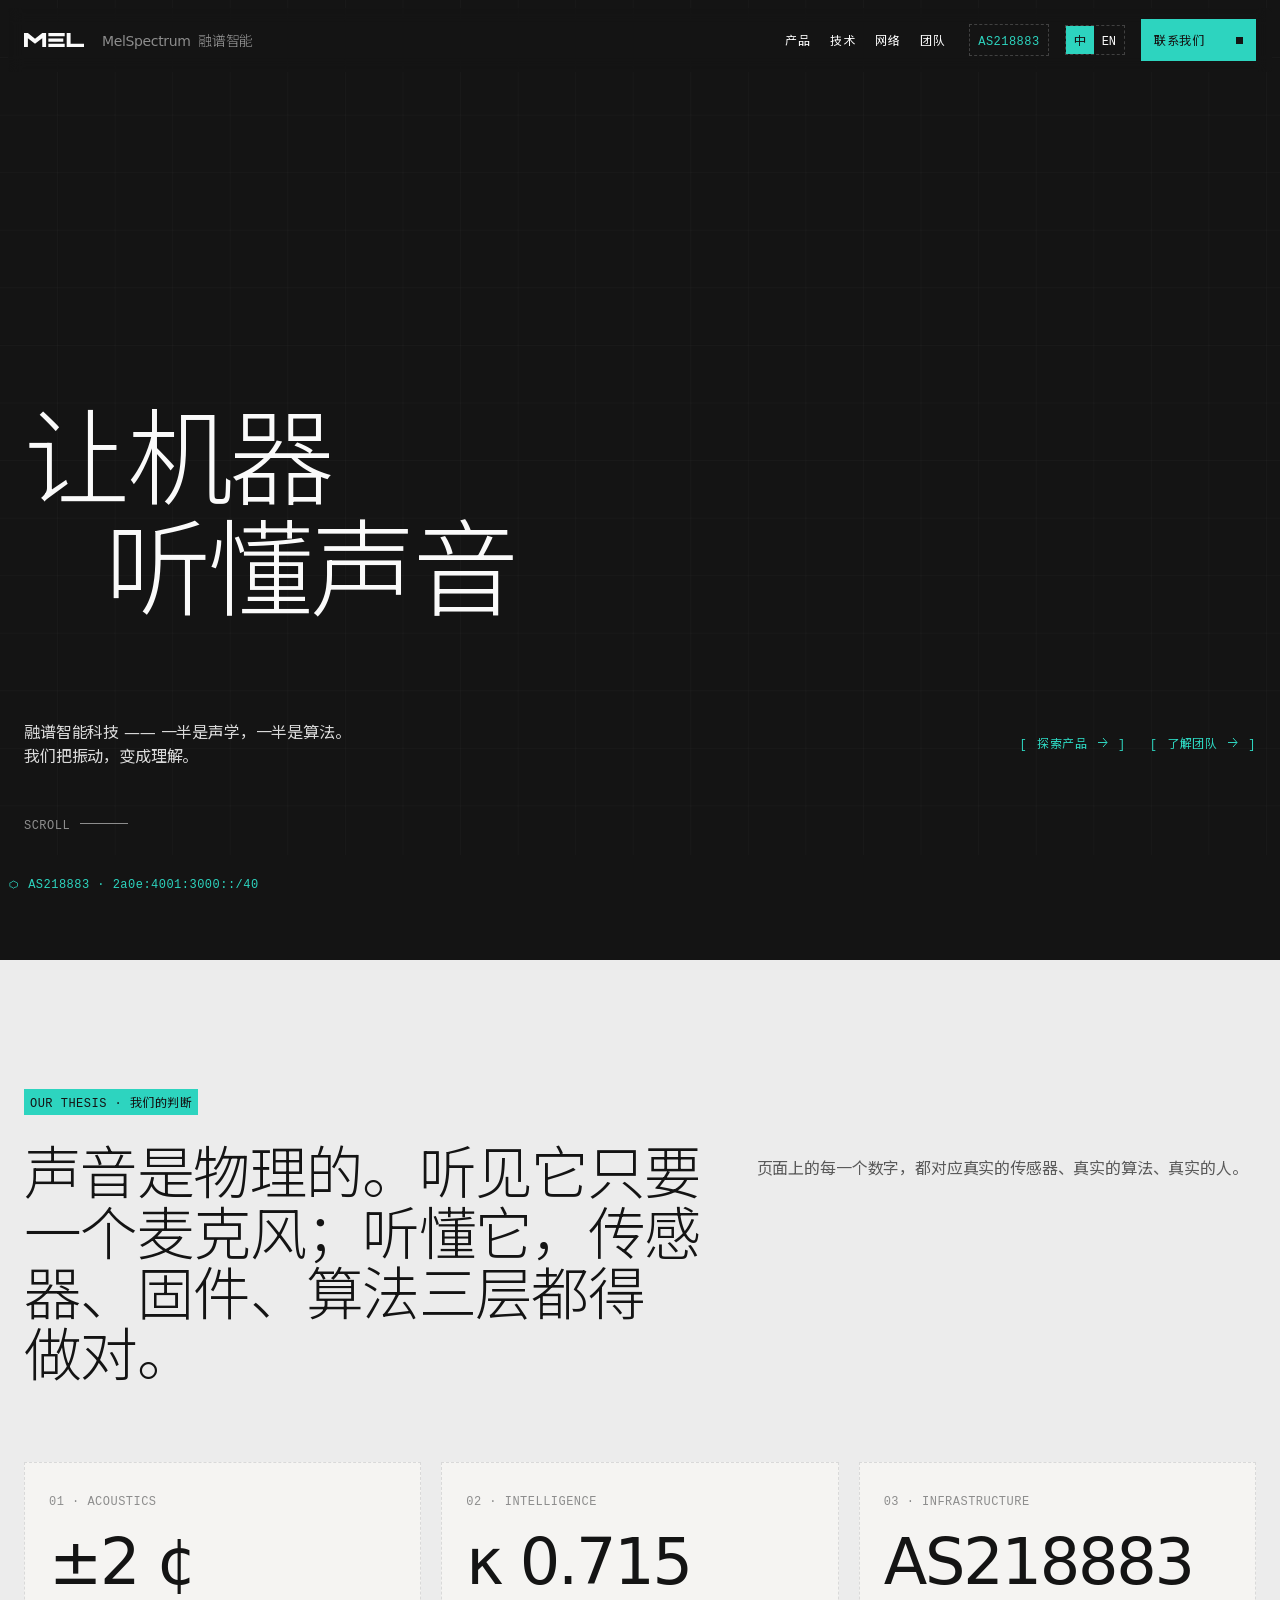
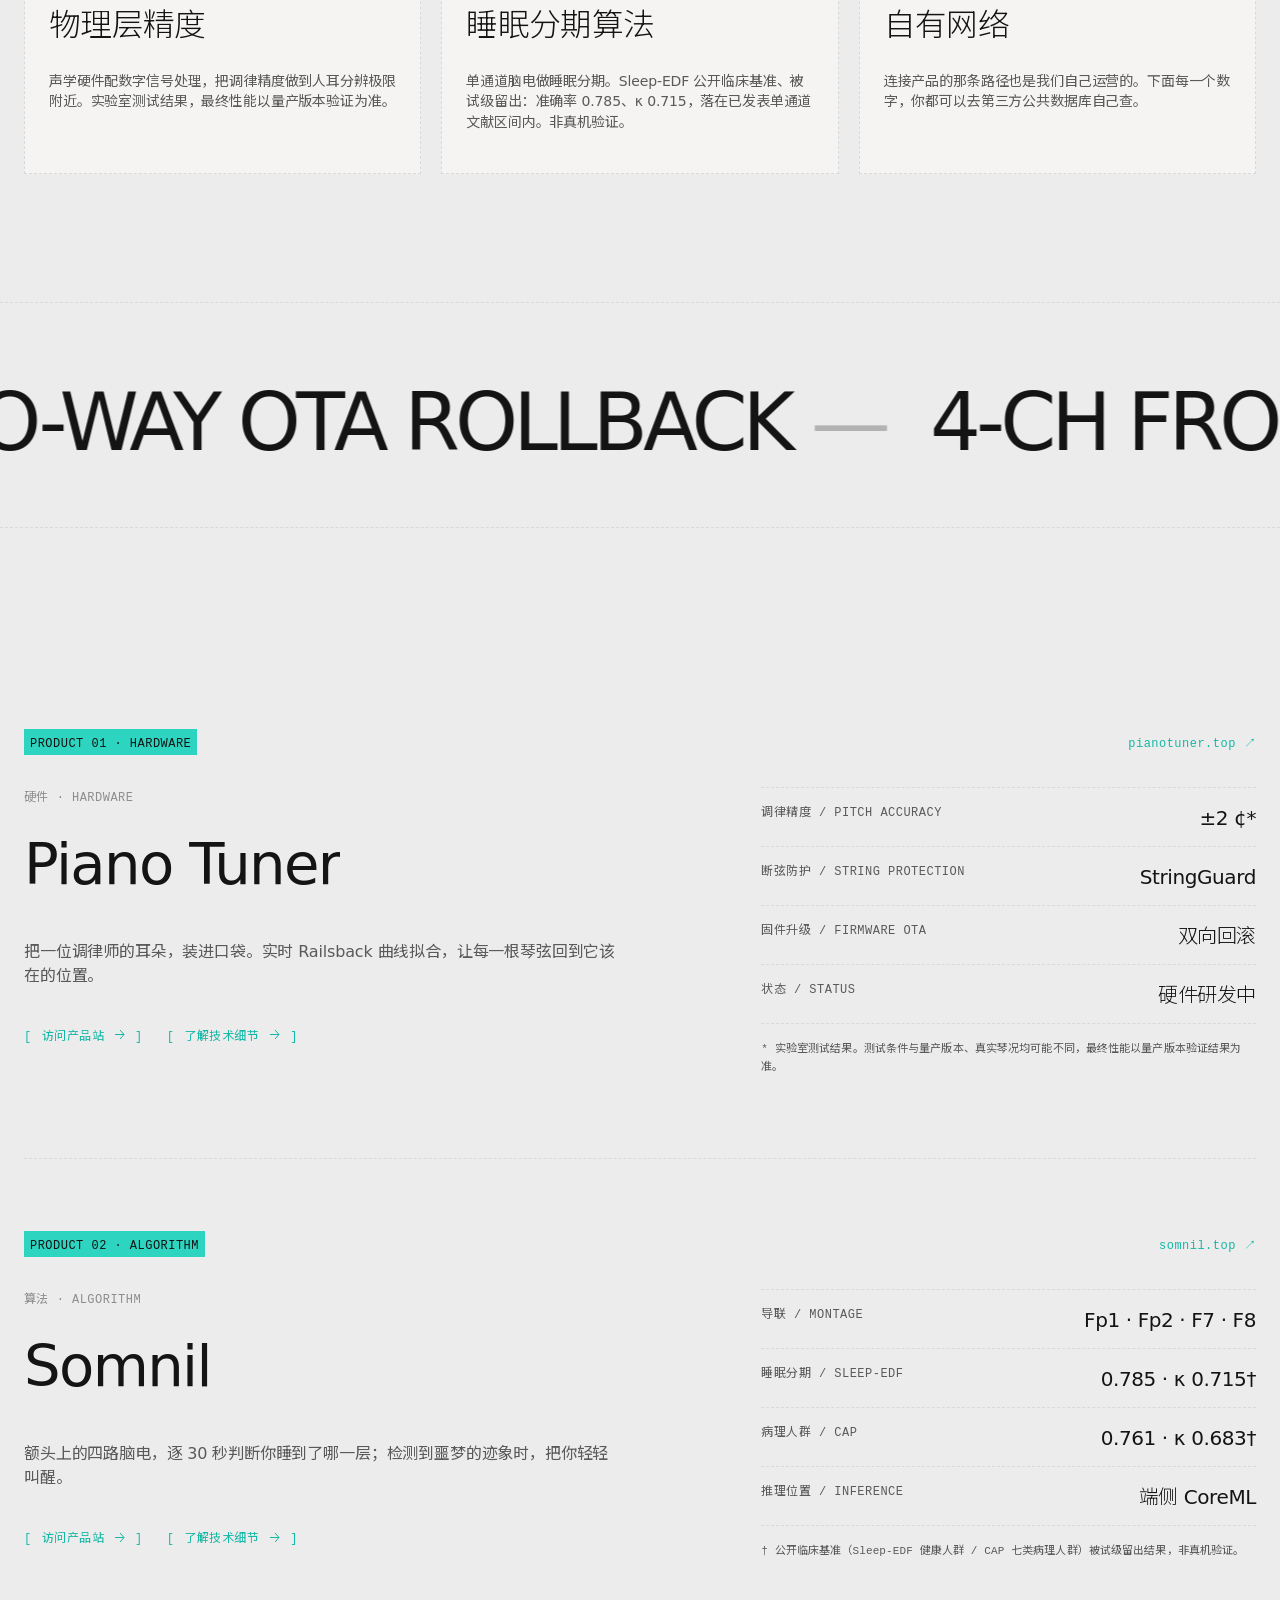
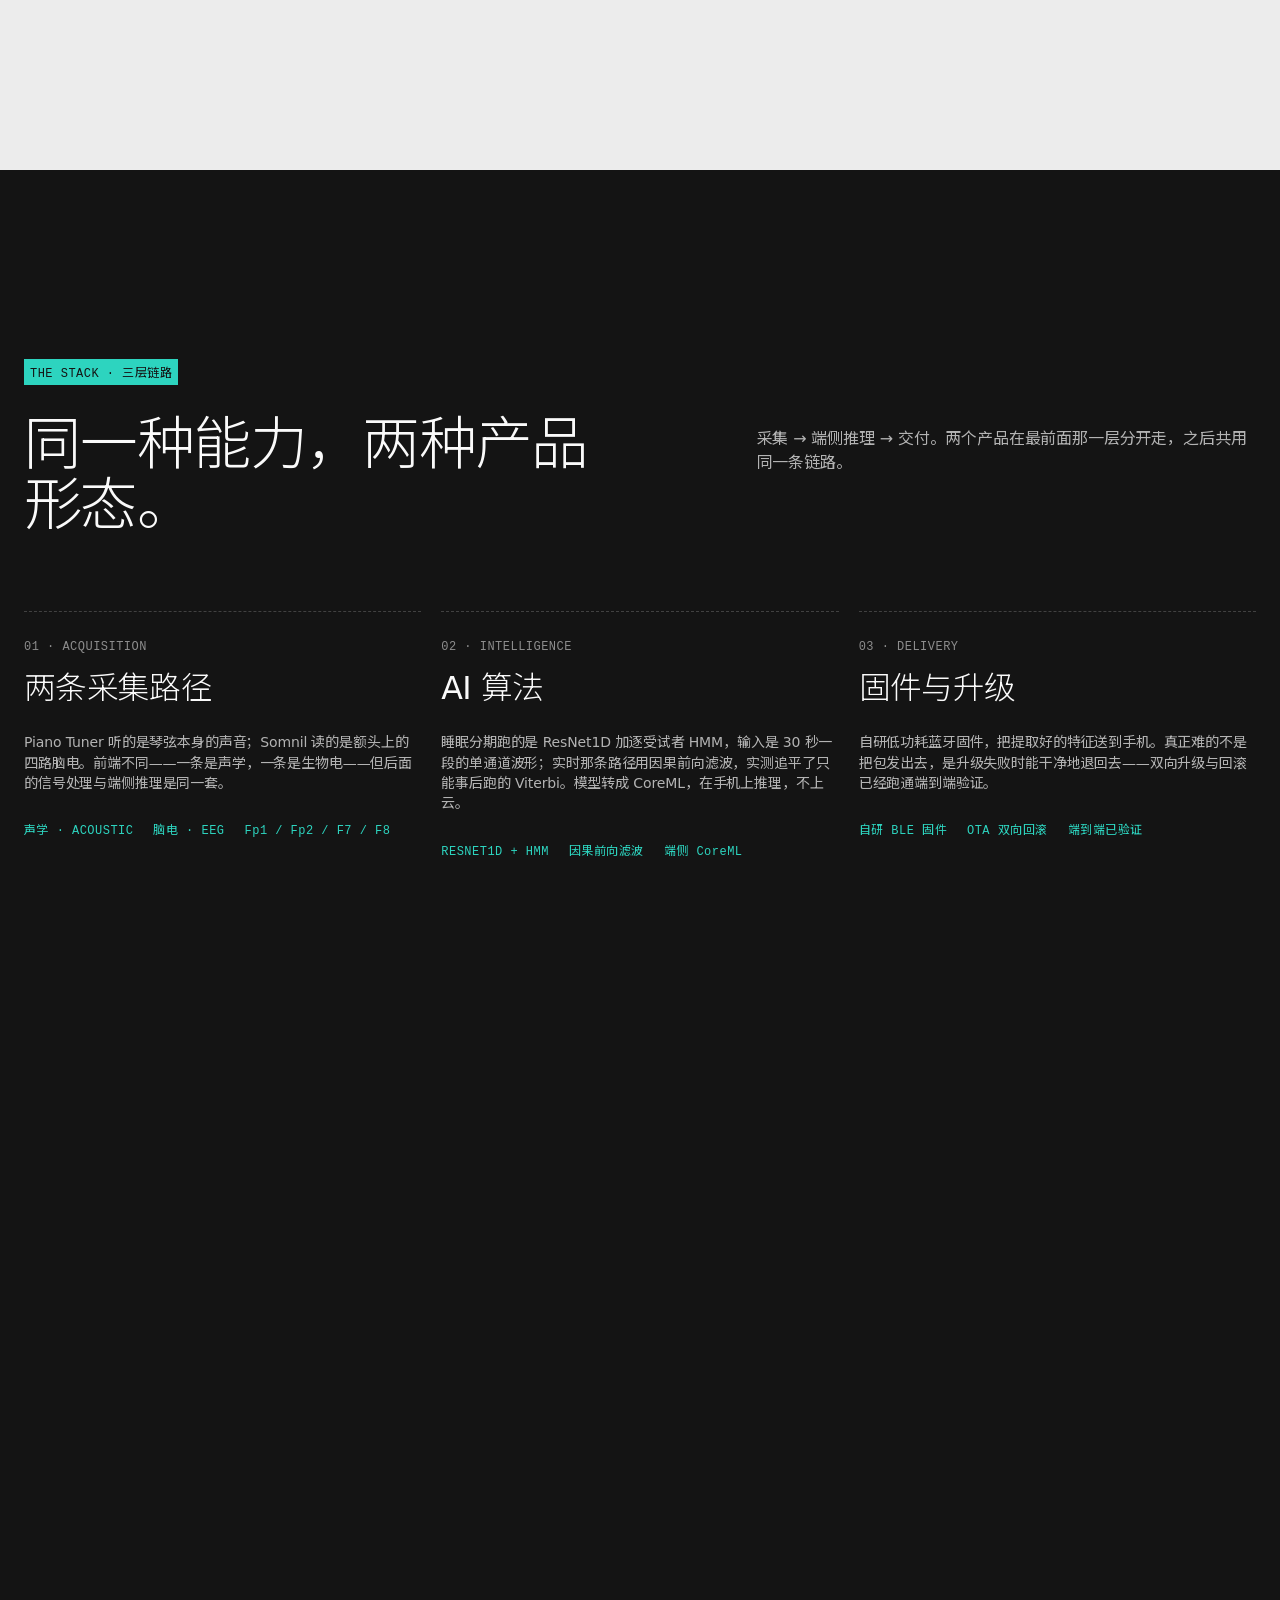
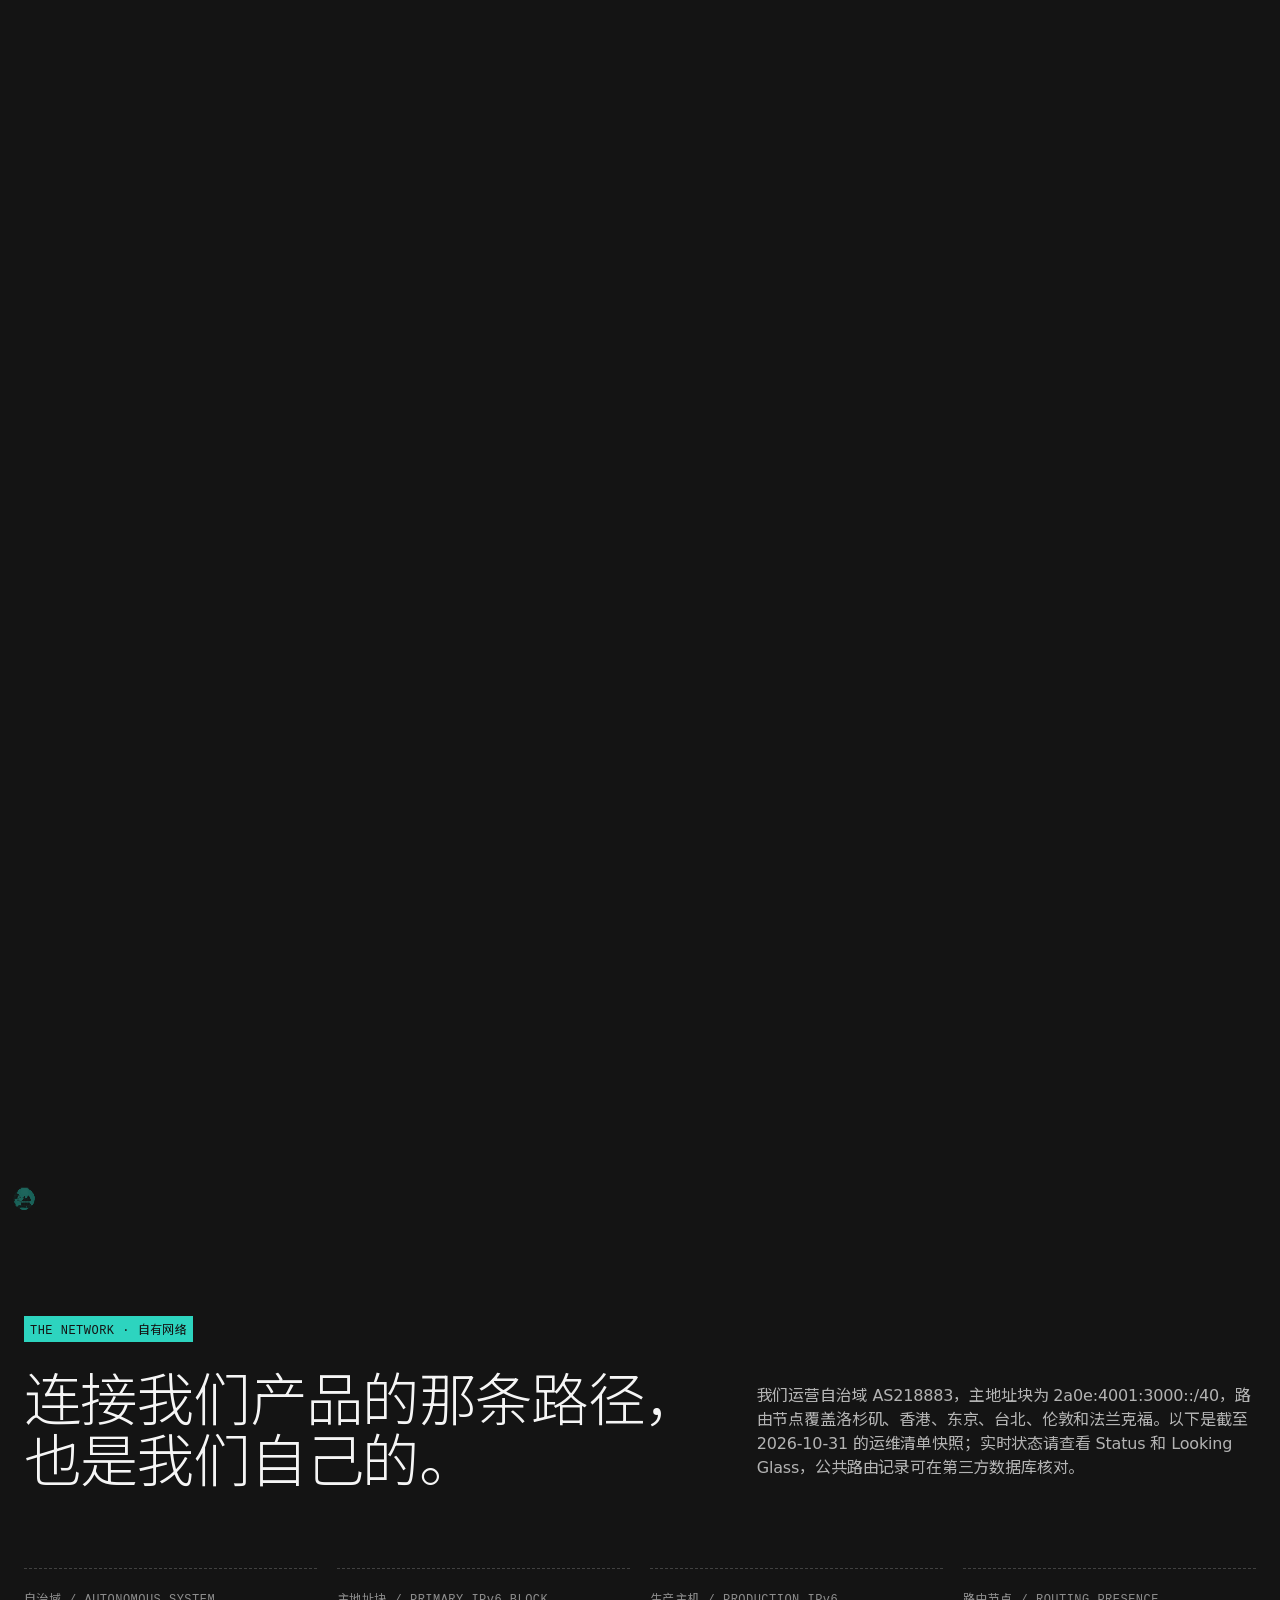
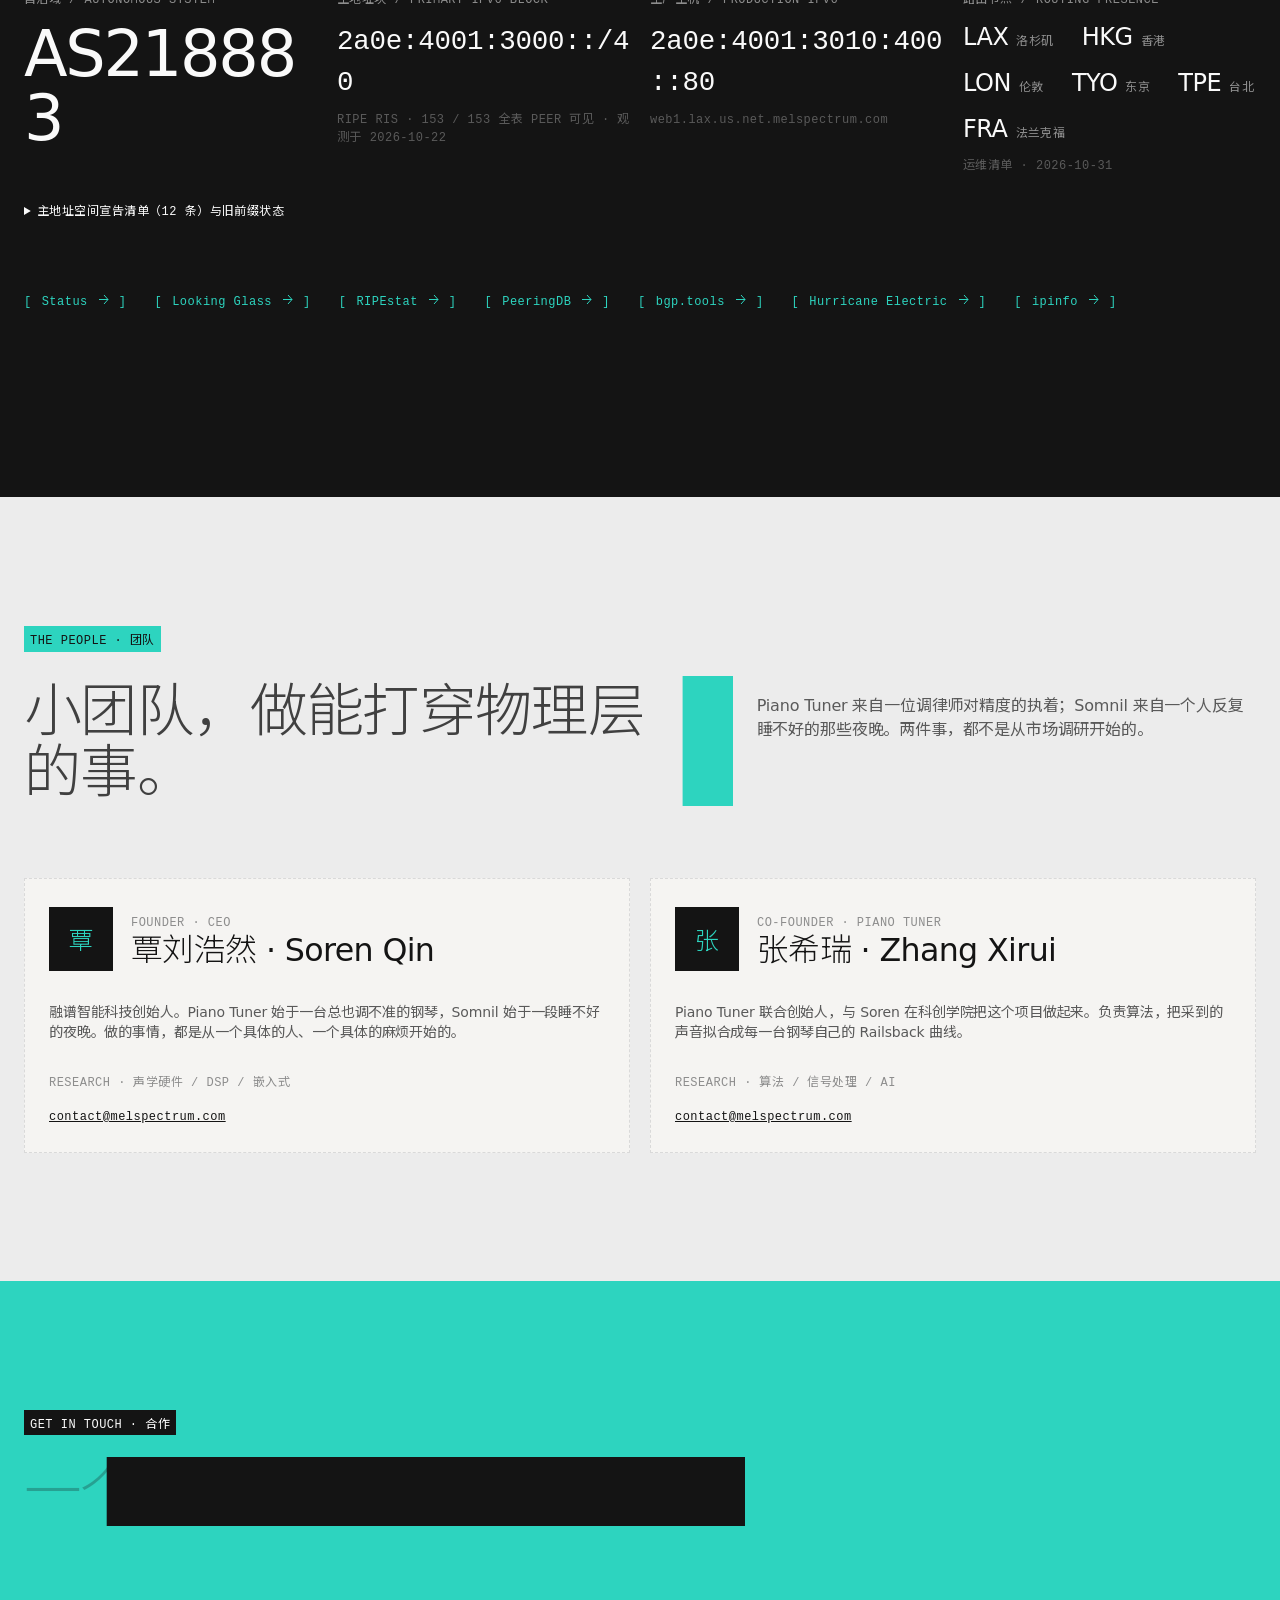
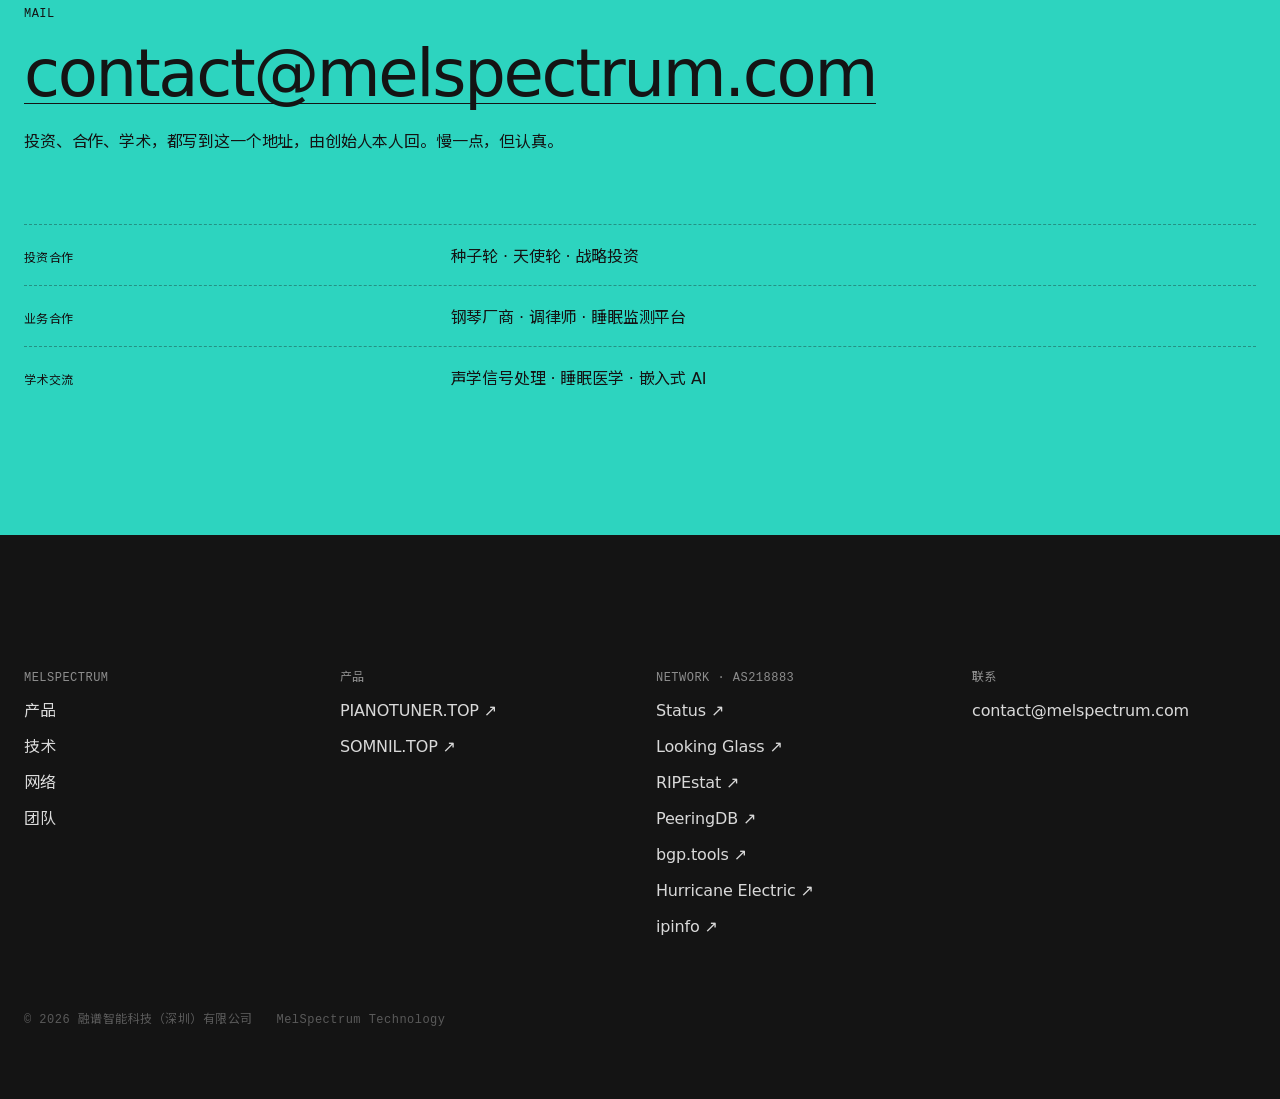
==== commit 94b3bd6f: "network: drop SLC and STL; inventory as of 2026-10-31 BGP2 (Salt Lake City) was retired on 2026-10-3" ====
--- a/index.html
+++ b/index.html
@@ -131,7 +131,7 @@
   } catch (e) {}
 })();
 </script>
-  <script type="module" crossorigin src="/assets/index-DMjeOlPo.js"></script>
+  <script type="module" crossorigin src="/assets/index-C3952TEr.js"></script>
   <link rel="stylesheet" crossorigin href="/assets/index-D5qvqDWX.css">
 </head>
 <body>
@@ -145,12 +145,12 @@
     <h2 style="font-weight:300">Somnil</h2>
     <p>在监测到睡眠相关事件时，把你轻轻唤醒。用额头四通道脑电（Fp1 / Fp2 / F7 / F8）做实时睡眠分期与梦魇检测，模型在端侧以 CoreML 推理。公开临床基准被试级留出：Sleep-EDF 准确率 0.785 / κ 0.715，CAP 七类病理人群 0.761 / κ 0.683；非真机验证。产品站：<a href="https://somnil.top">somnil.top</a></p>
     <h2 style="font-weight:300">Network · AS218883</h2>
-    <p>我们运营自治域 AS218883，主地址块为 2a0e:4001:3000::/40，2026-10-22 在 RIPE RIS 153 / 153 个全表 peer 可见。截至 2026-10-22 的运维清单记录八个路由节点：LAX 洛杉矶、SLC 盐湖城、HKG 香港、LON 伦敦、STL 圣路易斯、TYO 东京、TPE 台北、FRA 法兰克福；生产主机 web1.lax.us.net.melspectrum.com（2a0e:4001:3010:400::80）。旧前缀 2a13:c8c3:e803::/48 已于 2026-09-28 撤回，AMS 已退役；2602:f92a:a463::/48 退役中。可在 <a href="https://bgp.he.net/AS218883">bgp.he.net</a>、<a href="https://www.peeringdb.com/asn/218883">PeeringDB</a>、<a href="https://stat.ripe.net/AS218883">RIPEstat</a> 独立核验。</p>
+    <p>我们运营自治域 AS218883，主地址块为 2a0e:4001:3000::/40，2026-10-22 在 RIPE RIS 153 / 153 个全表 peer 可见。截至 2026-10-31 的运维清单记录六个路由节点：LAX 洛杉矶、HKG 香港、LON 伦敦、TYO 东京、TPE 台北、FRA 法兰克福；生产主机 web1.lax.us.net.melspectrum.com（2a0e:4001:3010:400::80）。旧前缀 2a13:c8c3:e803::/48 已于 2026-09-28 撤回，AMS 已退役；2602:f92a:a463::/48 退役中。可在 <a href="https://bgp.he.net/AS218883">bgp.he.net</a>、<a href="https://www.peeringdb.com/asn/218883">PeeringDB</a>、<a href="https://stat.ripe.net/AS218883">RIPEstat</a> 独立核验。</p>
     <h2 style="font-weight:300">Contact</h2>
     <p><a href="mailto:contact@melspectrum.com">contact@melspectrum.com</a></p>
     <p>© 2026 融谱智能科技（深圳）有限公司</p>
     <hr />
-    <p><strong>English</strong> — MelSpectrum teaches machines to listen — half acoustics, half algorithms. Piano Tuner reaches a lab-tested ±2-cent tuning accuracy through real-time Railsback curve fitting, and is designed with string protection as its first priority; final performance is whatever the production version verifies. Somnil performs real-time sleep staging and nightmare detection from four channels of frontal EEG (Fp1 / Fp2 / F7 / F8), inferred on-device with CoreML — 0.785 accuracy and κ 0.715 on Sleep-EDF, 0.761 and κ 0.683 on CAP, both subject-wise held out on public clinical benchmarks and not validated on our own hardware. We operate AS218883 with primary address block 2a0e:4001:3000::/40, seen by 153 of 153 RIPE RIS full-table peers on 2026-10-22. The operator inventory as of 2026-10-22 records eight routing locations: Los Angeles (LAX), Salt Lake City (SLC), Hong Kong (HKG), London (LON), St. Louis (STL), Tokyo (TYO), Taipei (TPE) and Frankfurt (FRA). The production host is web1.lax.us.net.melspectrum.com (2a0e:4001:3010:400::80). Legacy 2a13:c8c3:e803::/48 was withdrawn on 2026-09-28 and AMS is retired; 2602:f92a:a463::/48 is retiring.</p>
+    <p><strong>English</strong> — MelSpectrum teaches machines to listen — half acoustics, half algorithms. Piano Tuner reaches a lab-tested ±2-cent tuning accuracy through real-time Railsback curve fitting, and is designed with string protection as its first priority; final performance is whatever the production version verifies. Somnil performs real-time sleep staging and nightmare detection from four channels of frontal EEG (Fp1 / Fp2 / F7 / F8), inferred on-device with CoreML — 0.785 accuracy and κ 0.715 on Sleep-EDF, 0.761 and κ 0.683 on CAP, both subject-wise held out on public clinical benchmarks and not validated on our own hardware. We operate AS218883 with primary address block 2a0e:4001:3000::/40, seen by 153 of 153 RIPE RIS full-table peers on 2026-10-22. The operator inventory as of 2026-10-31 records six routing locations: Los Angeles (LAX), Hong Kong (HKG), London (LON), Tokyo (TYO), Taipei (TPE) and Frankfurt (FRA). The production host is web1.lax.us.net.melspectrum.com (2a0e:4001:3010:400::80). Legacy 2a13:c8c3:e803::/48 was withdrawn on 2026-09-28 and AMS is retired; 2602:f92a:a463::/48 is retiring.</p>
   </div>
 </noscript>
 </body>
